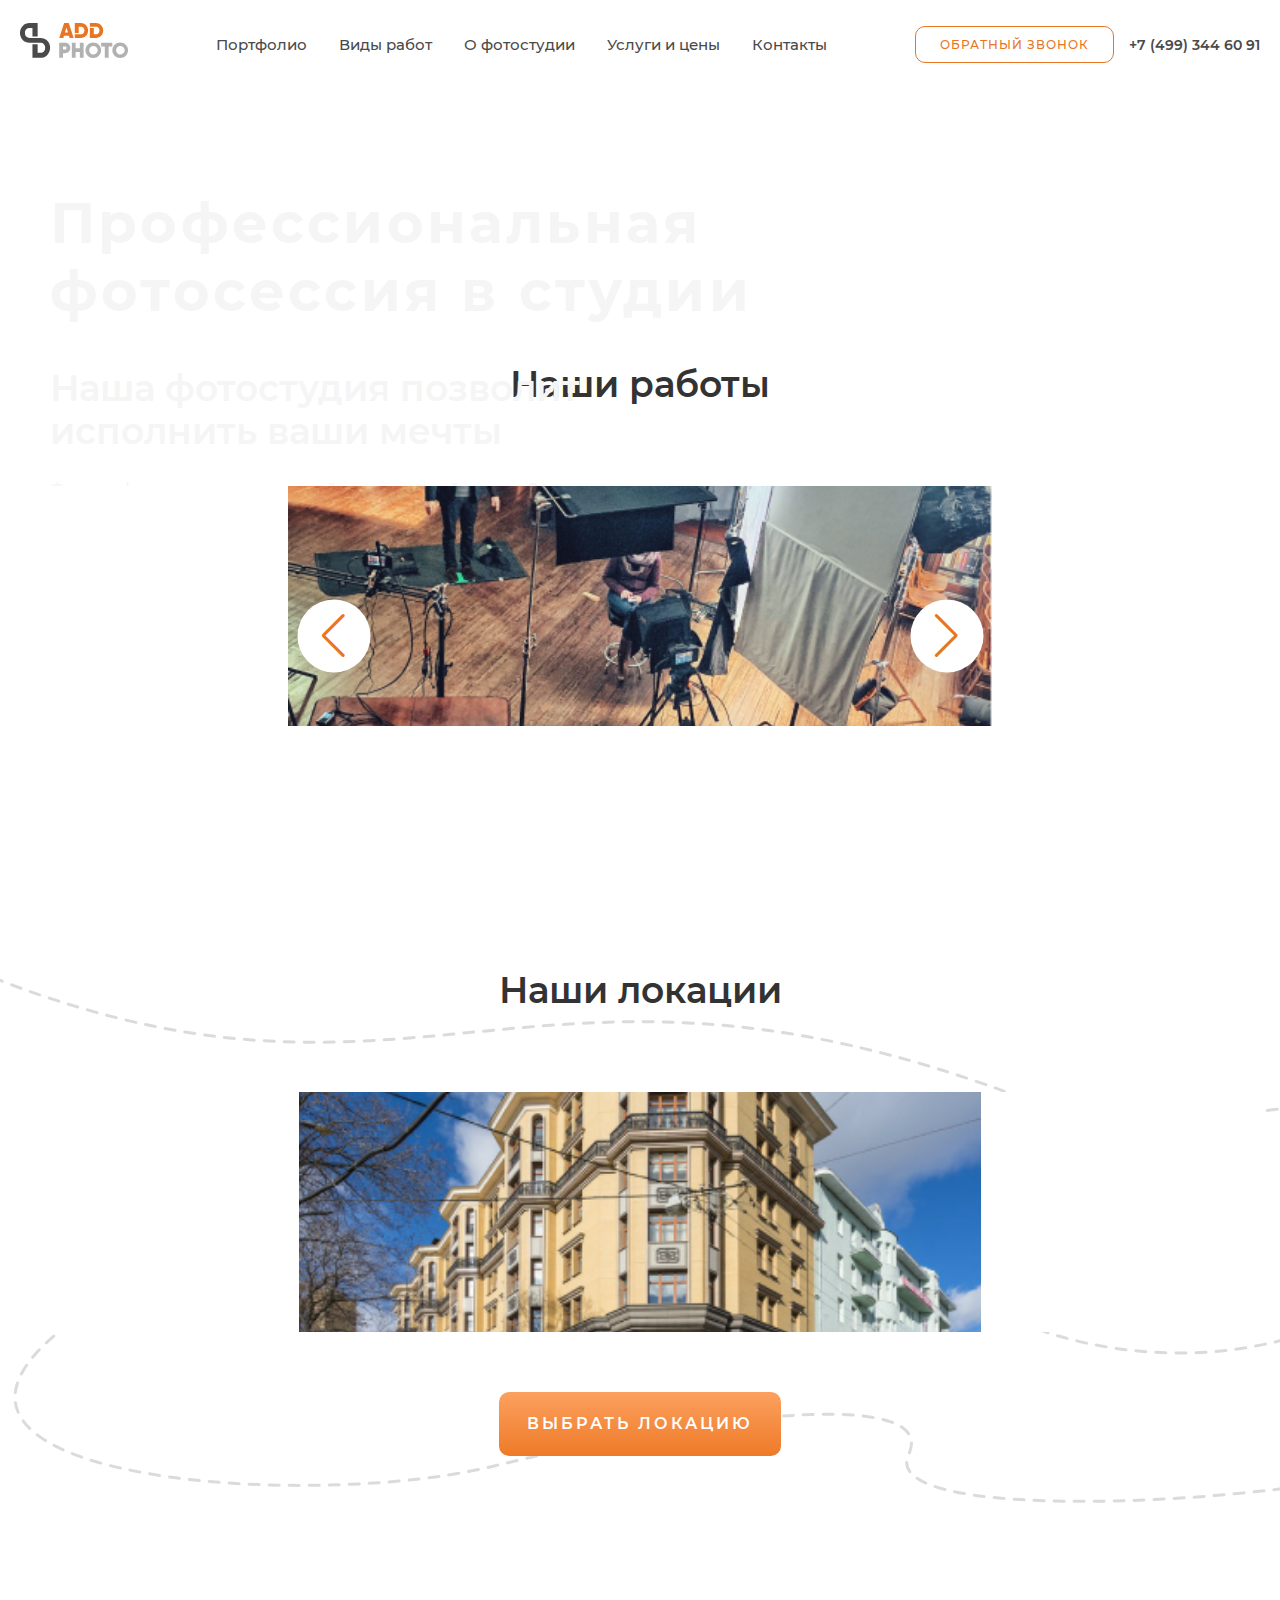
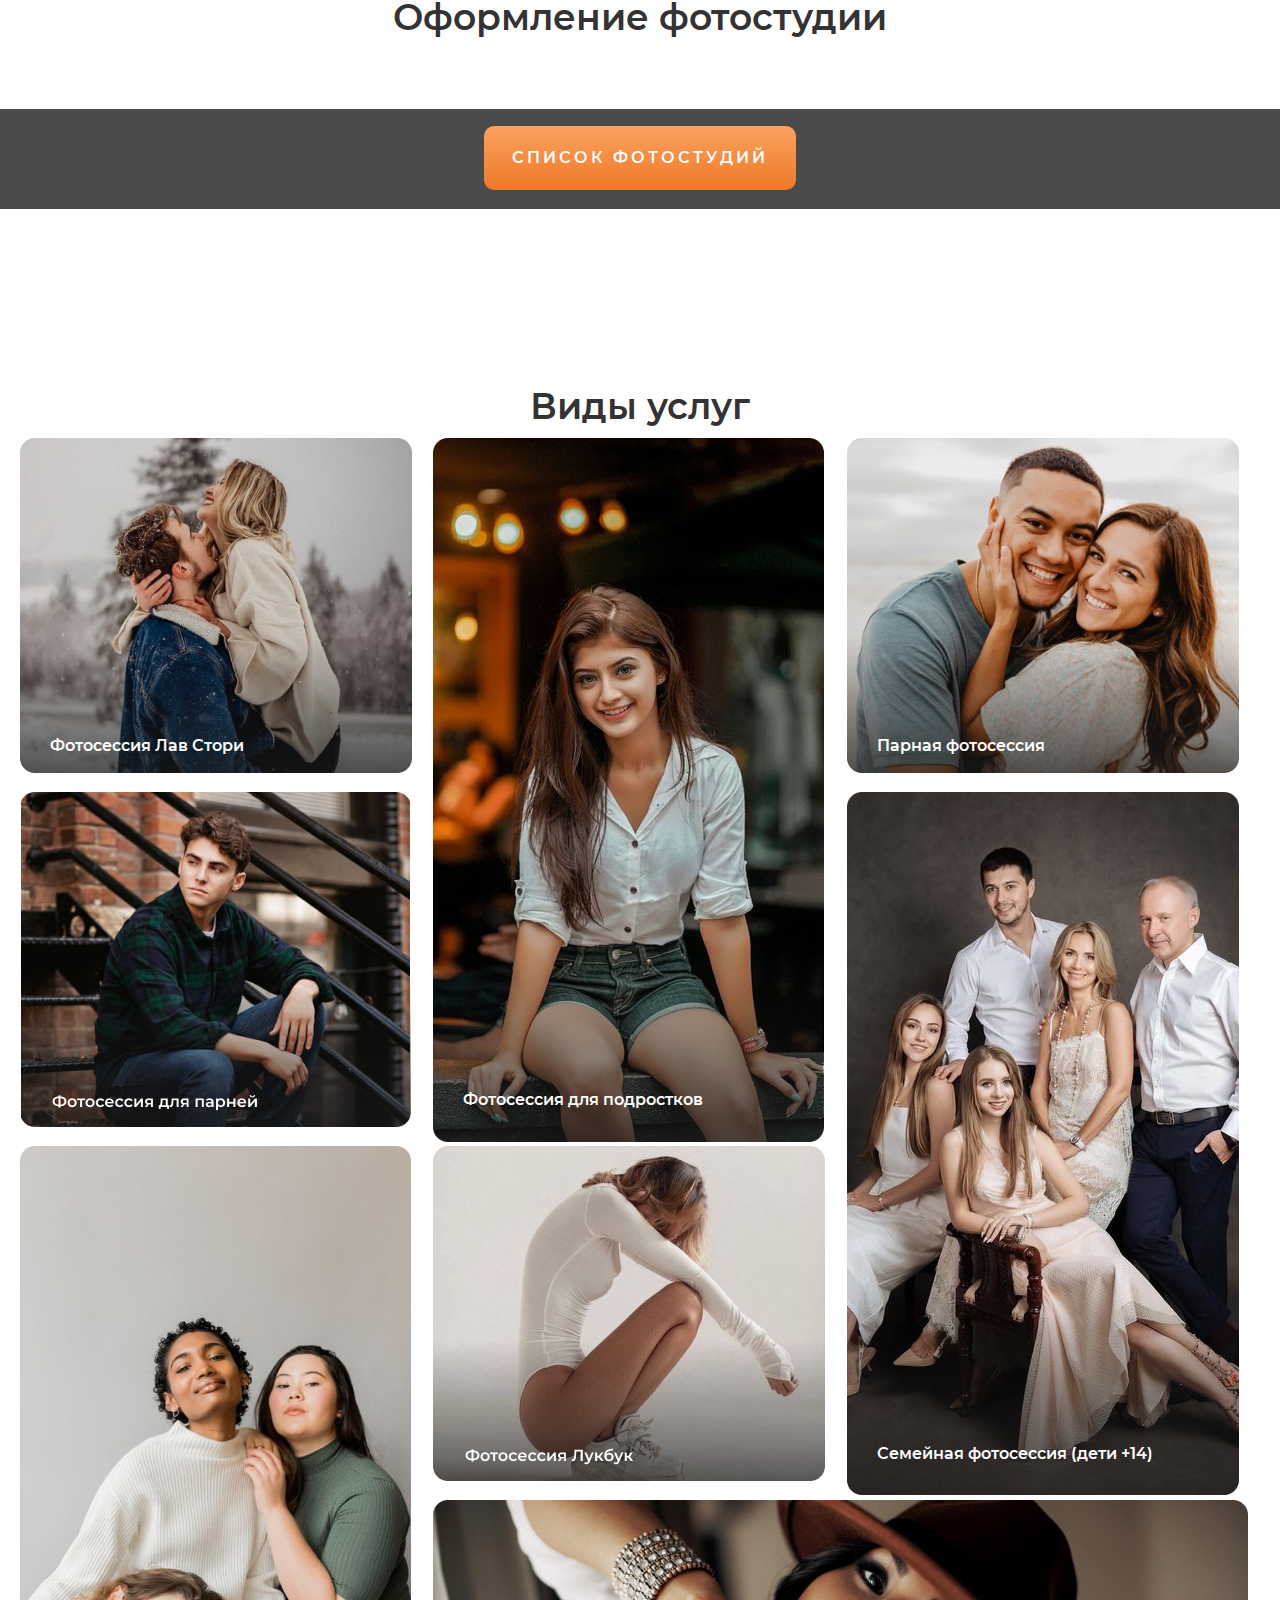
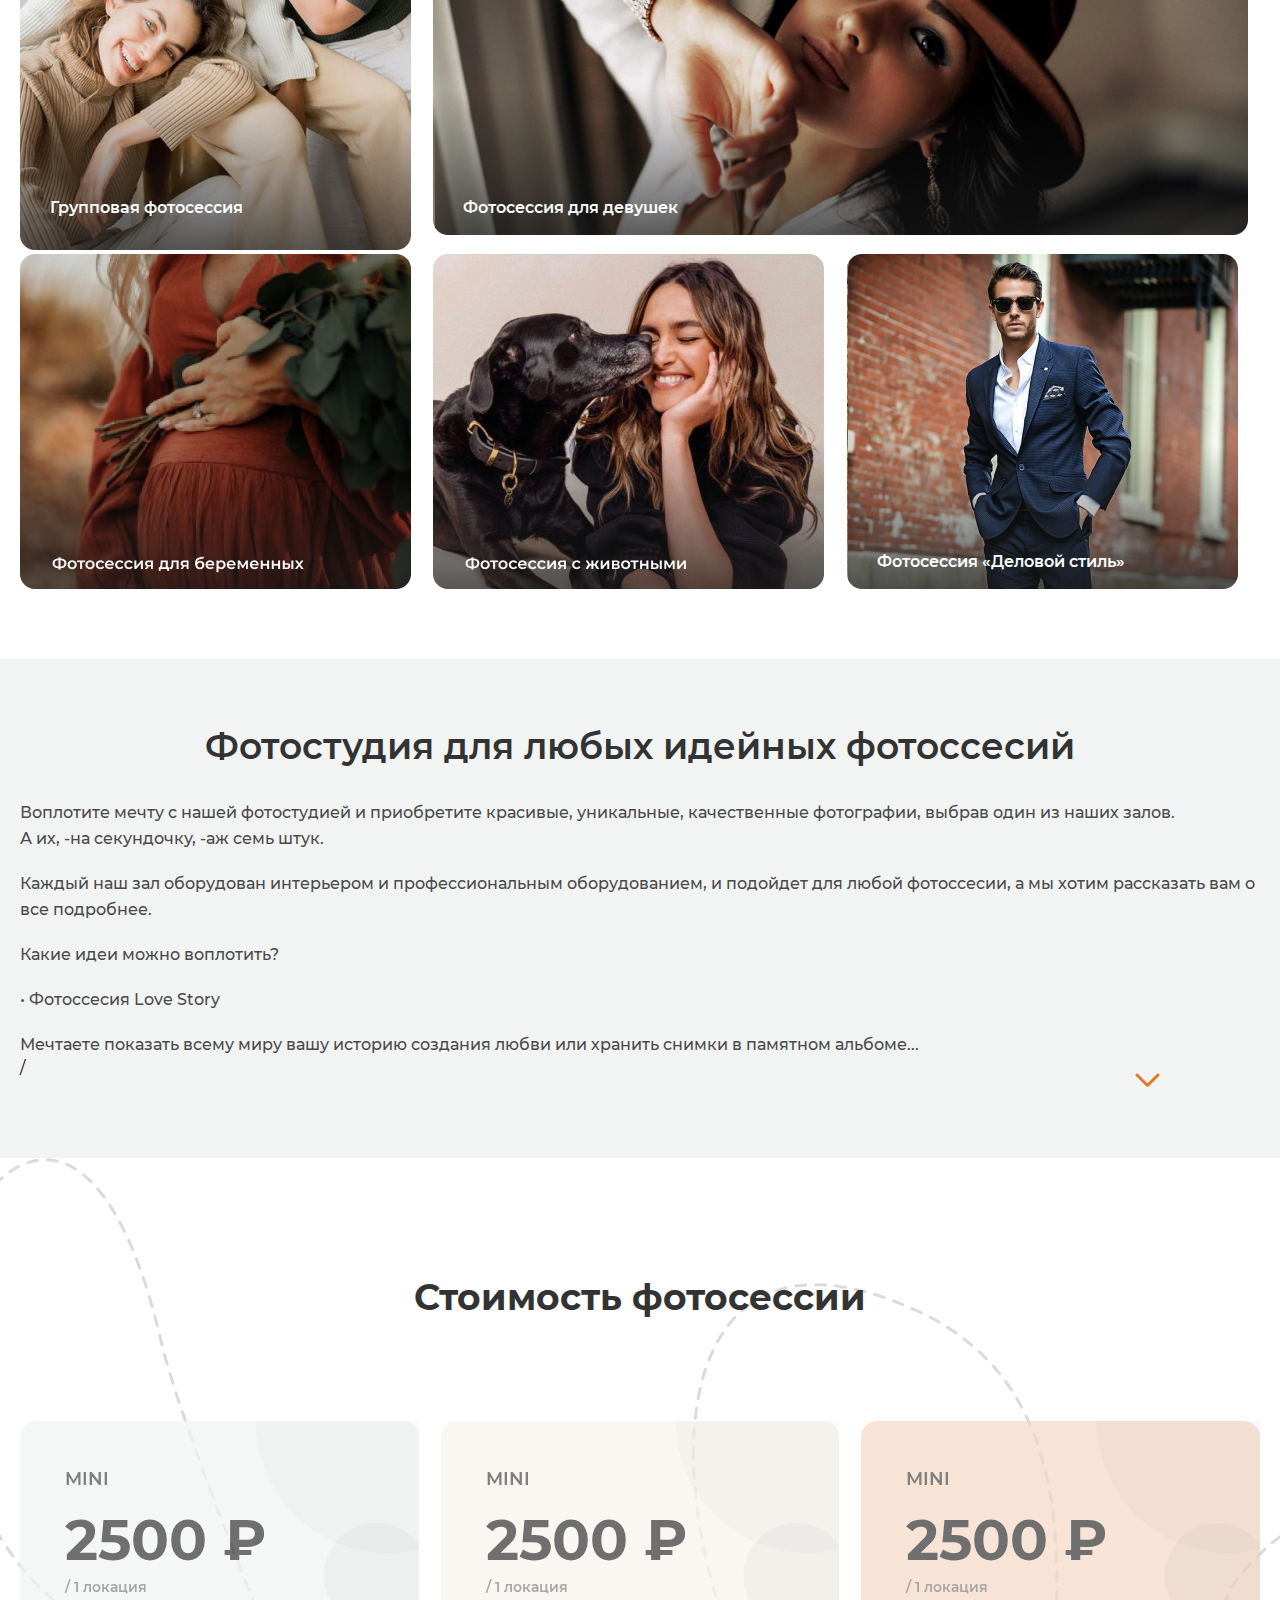
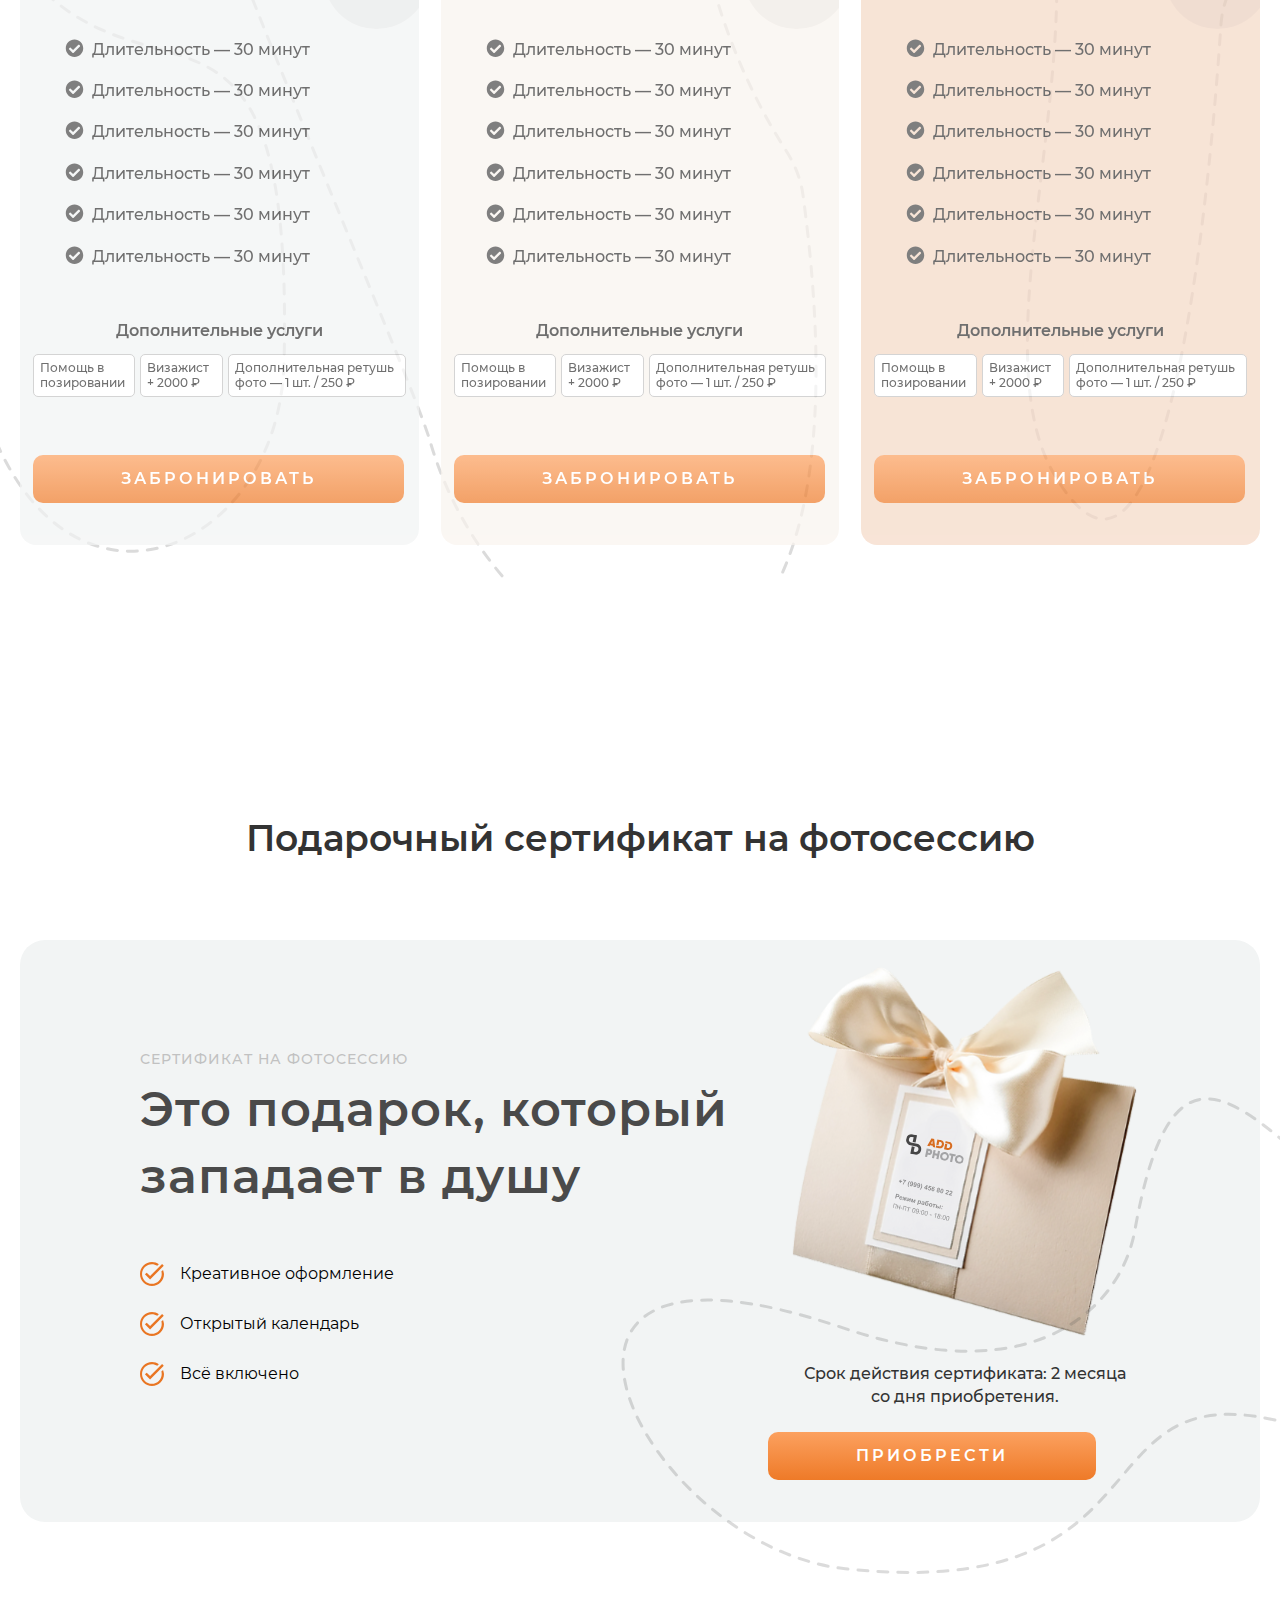
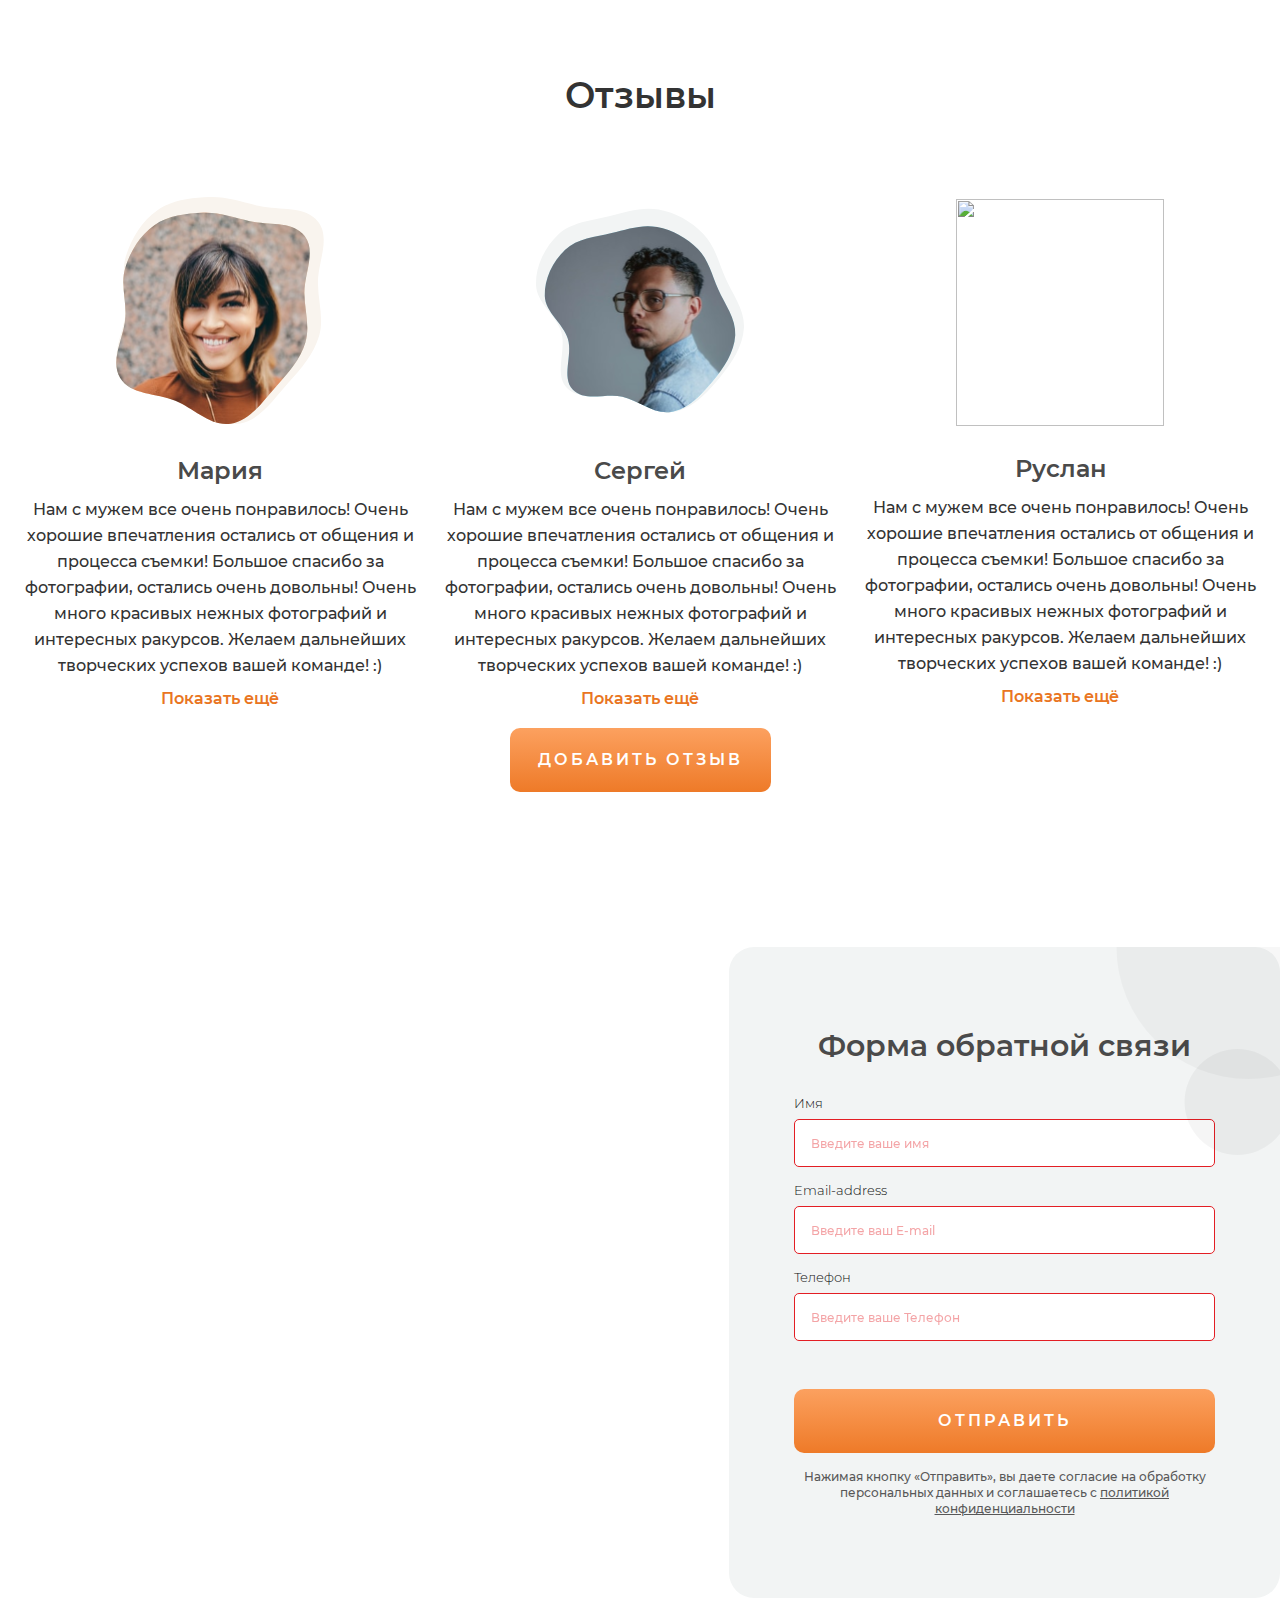
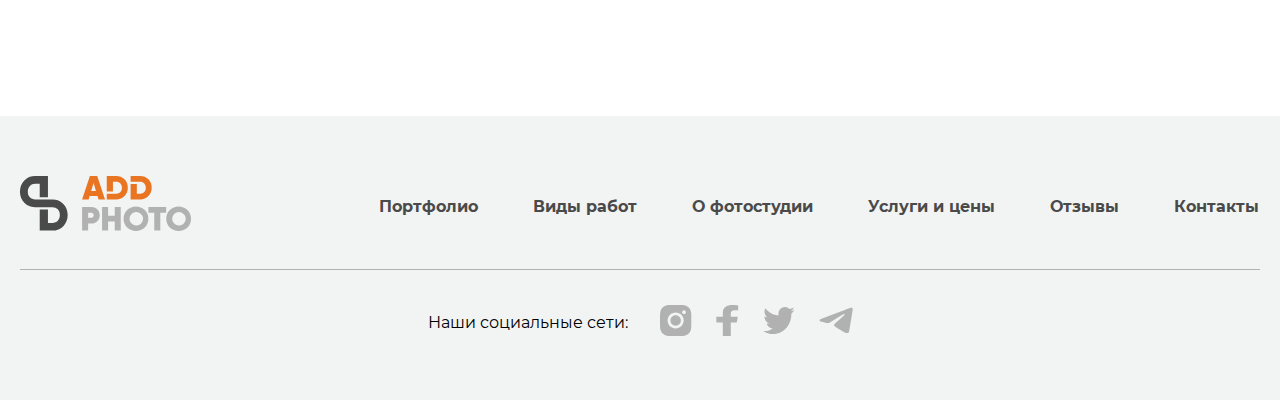
==== index.html @ ad25606c "initial" ====
<!doctype html>
<html lang="en">
<head>
    <meta charset="UTF-8">
    <meta name="viewport"
          content="width=device-width, user-scalable=no, initial-scale=1.0, maximum-scale=1.0, minimum-scale=1.0">
    <meta http-equiv="X-UA-Compatible" content="ie=edge">
    <title>Document</title>
    <link
            rel="stylesheet"
            href="https://unpkg.com/swiper/swiper-bundle.min.css"
    />
    <link rel="stylesheet" href="src/css/style.css">
</head>
<body>

<header class="header">
    <div class="container">
    <nav class="header__nav">

            <h1 class="header__title">
                <svg width="108" height="35" viewBox="0 0 108 35" fill="none" xmlns="http://www.w3.org/2000/svg">
                    <g clip-path="url(#clip0_14_1274)">
                        <path d="M30.1064 24.85C30.1064 27.6569 29.1877 30.008 27.3502 31.9035C25.5146 33.7984 23.2315 34.7461 20.5007 34.7468H12.4517V21.3165H17.6471V29.8539H20.5007C21.876 29.8539 22.9966 29.3962 23.8624 28.481C24.7296 27.5689 25.1626 26.3586 25.1613 24.85C25.1613 23.3414 24.7283 22.1298 23.8624 21.2152C22.9972 20.3013 21.8766 19.8443 20.5007 19.8443H9.59807C8.07159 19.8669 6.56211 19.5212 5.19722 18.8366C5.10935 18.7926 5.02148 18.7448 4.93554 18.697C4.12697 18.2435 3.38997 17.6727 2.74852 17.003C1.00697 15.2206 0.0220231 12.8327 0 10.3395L0 9.57267C0.0764283 6.9283 0.992629 4.70142 2.7486 2.89203C4.58414 0.99723 6.8673 0.0494953 9.59807 0.0488281H17.6471V13.481H12.4517V4.94177H9.59807C8.22283 4.94177 7.10226 5.39875 6.23639 6.3127C5.36921 7.22671 4.93562 8.43767 4.93562 9.94559C4.93562 11.4561 5.36921 12.6677 6.23639 13.5804C7.10163 14.4944 8.22219 14.952 9.59807 14.9533H20.5007C23.2321 14.9533 25.5153 15.8997 27.3502 17.7927C29.1877 19.6875 30.1064 22.04 30.1064 24.85Z" fill="#4A4A4A"/>
                        <path d="M48.7819 0H44.1383L39.2178 14.9261H43.3502L43.9892 12.7724H48.9522L49.5913 14.9261H53.7025L48.7819 0ZM44.969 9.4888L46.4601 4.41394L47.9725 9.4888H44.969Z" fill="#E97522"/>
                        <path d="M60.8599 1.24557e-08H54.7891V9.90914H58.7084V3.68889H60.8599C61.3314 3.67211 61.8011 3.75561 62.2381 3.93388C62.675 4.11216 63.0692 4.38115 63.3947 4.72312C64.0476 5.41269 64.3742 6.32601 64.3745 7.46306C64.3745 8.60042 64.0479 9.51373 63.3947 10.203C63.0692 10.545 62.675 10.814 62.2381 10.9923C61.8012 11.1706 61.3314 11.2541 60.8599 11.2372H54.7891V14.9261H60.8599C62.9186 14.9261 64.6404 14.2118 66.0252 12.7831C67.41 11.3545 68.1023 9.58111 68.1021 7.46306C68.1021 5.34512 67.4098 3.57176 66.0252 2.14299C64.6406 0.714222 62.9189 -0.000108915 60.8599 1.24557e-08Z" fill="#E97522"/>
                        <path d="M75.9409 1.24557e-08H69.8701V3.68889H75.9409C76.4125 3.67211 76.8822 3.75561 77.3191 3.93388C77.7561 4.11215 78.1503 4.38115 78.4757 4.72312C79.1287 5.41275 79.4553 6.32606 79.4555 7.46306C79.4555 8.60042 79.1289 9.51373 78.4757 10.203C78.1503 10.545 77.7561 10.814 77.3192 10.9923C76.8822 11.1706 76.4125 11.254 75.9409 11.2372H73.7895V5.01698H69.8701V14.9261H75.9409C77.9997 14.9261 79.7214 14.2118 81.1062 12.7831C82.491 11.3545 83.1833 9.58111 83.1831 7.46306C83.1831 5.34512 82.4908 3.57176 81.1062 2.14299C79.7217 0.714222 77.9999 -0.000108915 75.9409 1.24557e-08Z" fill="#E97522"/>
                        <path d="M45.0115 19.7538C45.7094 19.7354 46.404 19.8559 47.0549 20.1085C47.7058 20.3611 48.3001 20.7406 48.8033 21.225C49.8256 22.2061 50.3368 23.4571 50.3369 24.9781C50.3369 26.4994 49.8257 27.7503 48.8033 28.7308C48.3002 29.2153 47.7059 29.5949 47.0549 29.8475C46.404 30.1001 45.7094 30.2206 45.0115 30.2021H43.0304V34.6801H39.2178V19.7538H45.0115ZM45.0115 26.5772C45.2121 26.5815 45.4113 26.5439 45.5965 26.4668C45.7817 26.3897 45.9489 26.2747 46.0872 26.1294C46.2333 25.9765 46.3473 25.7959 46.4224 25.5981C46.4974 25.4003 46.532 25.1895 46.5242 24.9781C46.5327 24.7682 46.4984 24.5588 46.4233 24.3626C46.3481 24.1664 46.2338 23.9877 46.0872 23.8373C45.9473 23.6948 45.7796 23.5824 45.5946 23.5072C45.4096 23.432 45.2112 23.3955 45.0115 23.4H43.0304V26.5772H45.0115Z" fill="#B1B1B1"/>
                        <path d="M59.8374 19.7539H63.6289V34.6803H59.8374V28.9444H55.6408V34.6803H51.8281V19.7539H55.6408V25.2765H59.8374V19.7539Z" fill="#B1B1B1"/>
                        <path d="M78.7852 32.75C77.2976 34.1927 75.3075 34.9994 73.2363 34.9994C71.165 34.9994 69.175 34.1927 67.6874 32.75C66.9495 32.0334 66.3671 31.1721 65.9768 30.22C65.5865 29.2679 65.3965 28.2454 65.4187 27.2165C65.3965 26.1876 65.5865 25.1651 65.9769 24.213C66.3672 23.2609 66.9495 22.3996 67.6874 21.683C69.175 20.2403 71.165 19.4336 73.2363 19.4336C75.3076 19.4336 77.2976 20.2403 78.7852 21.683C79.523 22.3997 80.1052 23.261 80.4956 24.2131C80.8859 25.1652 81.0759 26.1876 81.0538 27.2165C81.076 28.2454 80.886 29.2678 80.4957 30.2199C80.1053 31.172 79.523 32.0333 78.7852 32.75ZM70.3606 30.1272C71.0372 30.8493 71.9443 31.3125 72.9255 31.437C73.9067 31.5616 74.9006 31.3396 75.7359 30.8094C76.5712 30.2792 77.1956 29.474 77.5015 28.5325C77.8074 27.5909 77.7757 26.5721 77.4119 25.6514C77.048 24.7308 76.3748 23.966 75.5082 23.4889C74.6416 23.0117 73.6358 22.8521 72.6643 23.0375C71.6927 23.2229 70.8162 23.7417 70.1857 24.5045C69.5552 25.2673 69.2102 26.2264 69.2102 27.2165C69.1922 27.7547 69.2851 28.2909 69.483 28.7916C69.6809 29.2924 69.9796 29.747 70.3606 30.1272Z" fill="#B1B1B1"/>
                        <path d="M92.3005 19.7539V23.4427H88.6152V34.6803H84.8025V23.4427H81.1172V19.7539H92.3005Z" fill="#B1B1B1"/>
                        <path d="M105.732 32.75C104.244 34.1927 102.254 34.9994 100.183 34.9994C98.1113 34.9994 96.1213 34.1927 94.6337 32.75C93.8958 32.0334 93.3134 31.1721 92.9231 30.22C92.5327 29.2679 92.3428 28.2454 92.365 27.2165C92.3428 26.1876 92.5328 25.1651 92.9232 24.213C93.3135 23.2609 93.8958 22.3996 94.6336 21.683C96.1213 20.2403 98.1113 19.4336 100.183 19.4336C102.254 19.4336 104.244 20.2403 105.731 21.683C106.469 22.3997 107.052 23.261 107.442 24.2131C107.832 25.1652 108.022 26.1876 108 27.2165C108.022 28.2454 107.832 29.2678 107.442 30.2199C107.052 31.172 106.469 32.0333 105.732 32.75ZM97.3068 30.1272C97.9835 30.8493 98.8906 31.3125 99.8718 31.437C100.853 31.5616 101.847 31.3396 102.682 30.8094C103.517 30.2792 104.142 29.474 104.448 28.5325C104.754 27.5909 104.722 26.5721 104.358 25.6514C103.994 24.7308 103.321 23.966 102.454 23.4889C101.588 23.0117 100.582 22.8521 99.6106 23.0375C98.639 23.2229 97.7625 23.7417 97.132 24.5045C96.5015 25.2673 96.1565 26.2264 96.1565 27.2165C96.1385 27.7547 96.2313 28.2909 96.4293 28.7916C96.6272 29.2924 96.9259 29.747 97.3068 30.1272Z" fill="#B1B1B1"/>
                    </g>
                    <defs>
                        <clipPath id="clip0_14_1274">
                            <rect width="108" height="35" fill="white"/>
                        </clipPath>
                    </defs>
                </svg>
            </h1>

            <nav class="header__list">

                <div class="header__burger">
                    <span class="header__burger-line"></span>
                </div>


                <a class="header__link" href="">Портфолио</a>
                <a class="header__link" href="">Виды работ</a>
                <a class="header__link" href="">О фотостудии</a>
                <a class="header__link" href="">Услуги и цены</a>
                <a class="header__link" href="">Контакты</a>
            </nav>

            <div class="header__call">
                <button class="btn_white btn_call" type="button">ОБРАТНЫЙ ЗВОНОК</button>
                <a class="header__number" href="tel:+7 (499) 344 60 91">+7 (499) 344 60 91</a>
            </div>


    </nav>
    </div>
</header>

<main>

    <section class="firstscreen">
        <video src="./src/video/firstscreen.mp4" autoplay muted loop width="100%"></video>

        <div class="firstscreen__info">
            <h2 class="firstscreen__title">Профессиональная <br>фотосессия в студии</h2>
            <p class="firstscreen__subtitle">Наша фотостудия позволит <br> исполнить ваши мечты</p>

            <p class="firstscreen__desc">Фотографии стали неотъемлемой частью нашей жизни. Это теперь не просто памятные <br>снимки в альбомах, ныне фото становиться способом понравиться окружающим, получить
                <br> восхищение, заявить о себе всему миру. <br>
                Выбор правильной фотостудии занимает далеко не последнее место в получение <br>фотографий. И мы с точностью заявляем, что нашей фотостудией вы останетесь довольны
                <br>
                и еще не раз захотите возвращаться к нам. </p>

            <button class="btn" type="button">Получить консультацию</button>
        </div>


    </section>

    <section class="works">
        <h2 class="works__title">Наши работы</h2>

        <div class="swiper mySwiperfirst">
            <div class="swiper-wrapper">
                <div class="swiper-slide"><img class="works__img" src="./src/images/works/Pic%20left.png" alt=""></div>
                <div class="swiper-slide"><img class="works__img" src="./src/images/works/Pic%20Center.png" alt=""></div>
                <div class="swiper-slide"><img class="works__img" src="./src/images/works/Pic%20Right.png" alt=""></div>
            </div>
            <div class="swiper-button-next"></div>
            <div class="swiper-button-prev"></div>
            <div class="swiper-pagination"></div>
        </div>


    </section>

    <section class="location">
        <div class="container">
            <h2 class="location__title">Наши локации</h2>

            <!-- Swiper -->
            <div class="swiper slider another">
                <div class="swiper-wrapper">
                    <div class="swiper-slide another">
                        <img src="./src/images/location/location1.png" />
                    </div>
                    <div class="swiper-slide another">
                        <img src="./src/images/location/location2.png" />
                    </div>
                    <div class="swiper-slide another">
                        <img src="./src/images/location/location3.png" />
                    </div>
                </div>

            </div>


                <button class="btn location__btn btn_locs" type="button">выбрать локацию </button>


        </div>
    </section>

    <section class="decor">
        <h2 class="decor__title">
            Оформление фотостудии
        </h2>

        <video src="src/video/decor.mp4/" autoplay muted loop width="100%"></video>

        <div class="decor__box">
            <a href="./pages/studios/index.html">
                <button class="btn decor__btn" type="button">список фотостудий</button>
            </a>
        </div>
    </section>

    <section class="services">
        <div class="container">

            <h2 class="services__title">Виды услуг</h2>

            <div class="services__row">
                <div class="div1"><img src="./src/images/services/MaskGroup1.png" alt="">
                    <a class="services__info" href="">Фотосессия Лав Стори</a>
                </div>
                <div class="div2"><img  src="./src/images/services/MaskGroup2.png" alt="">
                    <a class="services__info" href="">Фотосессия для подростков</a>
                </div>
                <div class="div3"><img src="./src/images/services/MaskGroup3.png" alt="">
                    <a class="services__info" href="">Парная фотосессия</a>
                </div>
                <div class="div4"><img src="./src/images/services/MaskGroup4.png" alt=""></div>
                <div class="div5"><img src="./src/images/services/MaskGroup5.png" alt="">
                    <a class="services__info" href="">Семейная фотосессия (дети +14)</a>
                </div>
                <div class="div6"><img src="./src/images/services/MaskGroup6.png" alt="">
                    <a class="services__info" href="">Групповая фотосессия</a>
                </div>
                <div class="div7"><img src="./src/images/services/MaskGroup7.png" alt=""></div>
                <div class="div8"><img src="./src/images/services/MaskGroup8.png" alt="">
                    <a class="services__info" href="">Фотосессия для девушек</a>
                </div>
                <div class="div9"><img src="./src/images/services/MaskGroup9.png" alt=""></div>
                <div class="div10"><img src="./src/images/services/MaskGroup10.png" alt=""></div>
                <div class="div11"><img src="./src/images/services/MaskGroup11.png" alt="">
                    <a class="services__info" href="">Фотосессия «Деловой стиль»</a>
                </div>
            </div>

        </div>

    </section>

    <section class="ideas">
        <div class="container">
            <h2 class="ideas__title">
                Фотостудия для любых идейных фотоссесий
            </h2>

            <div class="ideas__accordion">

                <div class="ideas__accordion-up">
                   <p class="ideas__accordion-text">Воплотите мечту с нашей фотостудией и приобретите красивые, уникальные, качественные фотографии, выбрав один из наших залов.</p>
                    <p class="ideas__accordion-text">А их, -на секундочку, -аж семь штук.</p>
                    <br>
                    <p class="ideas__accordion-text">Каждый наш зал оборудован интерьером и профессиональным оборудованием, и подойдет для любой фотоссесии, а мы хотим рассказать вам о все подробнее.</p>
                    <br>
                    <p class="ideas__accordion-text">Какие идеи можно воплотить?</p>
                    <br>
                    <p class="ideas__accordion-text">• Фотоссесия Love Story</p>
                    <br>
                    <p class="ideas__accordion-text"> Мечтаете показать всему миру вашу историю создания любви или хранить снимки  в памятном альбоме...</p>
                </div>

                <div class="ideas__accordion-down">
                    <p class="ideas__accordion-info">то это фотоссесия отлично подойдет вам. Расскажите вашу историю с любимым человеком в фотографиях в необычном месте.</p>
                    <br>
                    <p class="ideas__accordion-info">• Семейная фотоссесия</p>
                    <br>
                    <p class="ideas__accordion-info">Семья — это самое главное в жизни любого человека. Хотите повесить фотографии в вашем уютном доме, смотреть на них и испытывать прилив нежности, значит семейная фотоссесия в нашей фотостудии станет отличным вариантом.</p>
                    <br>
                    <p class="ideas__accordion-info">• Фотоссесия для беременных девушек</p>
                    <br>
                    <p class="ideas__accordion-info">Желаете сохранить воспоминания о прекрасном времени в жизни каждой женщины? Наши локации помогут вам организовать и воссоздать в фотографиях любовь матери и еще не родившегося ребенка.</p>
                    <br>
                    <p class="ideas__accordion-info">• Фотоссесия «Деловой стиль».</p>
                    <br>
                    <p class="ideas__accordion-info"> Вы не из тех, кто любит яркие чувства, эмоции и считаете себя сдержанным. Вам нужны фотографии, где вы раскроетесь как профессионал, произведете впечатление как деловой человек. Эта фотоссесия станет вашим правильным решением.</p>
                    <br>
                    <p class="ideas__accordion-info">• Фотоссесия для девушек и парней.</p>
                    <br>
                    <p class="ideas__accordion-info">Хочешь стать кем-то другим? Или, наоборот, показать свое «я»? Фотоссесия для девушек или парней поможет воплотить любые идеи.</p>
                    <br>
                    <p class="ideas__accordion-info">Помимо вышеперечисленного есть и другие стили фотоссесий. Вы самостоятельно выбираете, а наши фотозалы помогают вам и вдохновляют.</p>
                    <br>
                    <p class="ideas__accordion-info">  Кстати, о них…</p>
                    <br>
                    <p class="ideas__accordion-info">Все семь фото локаций уникальные в своем роде. Мы пытались воссоздать непохожесть на другие фотостудии не только в городе, но и во всей стране. Каждый зал отличается от других по дизайнерскому решению и интерьеру. И каждый зал пропитан своим духом, стилем и видится для каждого нашего посетителя по-разному.</p>
                    <br>
                    <p class="ideas__accordion-info">Светлые помещения помогут получить более качественные, яркие фотоснимки. Трендовая мебель и другие предметы интерьера можно двигать и активно использовать в фотосъемках. Локации подойдут для любых людей и задач: блогеров и медийных личностей, обычных и счастливых семей, предпринимателей и подростков.</p>
                    <br>
                    <p class="ideas__accordion-info">Что еще нужно знать о нас?</p>
                    <br>
                    <p class="ideas__accordion-info">Оборудование. Неотъемлемая часть любой фотостудии и нередко владельцы фотостудий экономят на этой важной части.</p>
                    <br>
                    <p class="ideas__accordion-info">Мы используем все оборудование только от профессиональных продавцов, которые уже не один год предлагают свои товары на мировом рынке. Вы найдете все что нужно и необходимо для работы фотографов, для создания образов и света. Ведь именно от оборудования часто зависит качество получающихся фотоснимков.</p>
                    <br>
                </div>
                <div>
                  /
                    <span class="ideas__accordion-action">
                    <svg width="25" height="14" viewBox="0 0 25 14" fill="none" xmlns="http://www.w3.org/2000/svg">
<path d="M23 2L13.2338 11.6984C12.8288 12.1005 12.1721 12.1005 11.7671 11.6984L2 2" stroke="#E97522" stroke-width="3" stroke-linecap="round"/>
</svg>
                </span>
                </div>


            </div>

        </div>
    </section>

    <section class="price">
        <div class="container">
            <h2 class="price__title">
                Стоимость фотосеcсии
            </h2>

            <div class="price__row">

                <div class="price__card one">
                    <div class="price__card-info">
                        <p class="price__card-type">MINI</p>
                        <p class="price__card-money">2500 ₽</p>
                        <p class="price__card-location">/ 1 локация</p>
                        <ul class="price__card-list">
                            <li class="price__card-item">
                                <svg width="19" height="18" viewBox="0 0 19 18" fill="none" xmlns="http://www.w3.org/2000/svg">
                                    <path d="M18.2207 9.25C18.2207 4.46875 14.2832 0.53125 9.50195 0.53125C4.68555 0.53125 0.783203 4.46875 0.783203 9.25C0.783203 14.0664 4.68555 17.9688 9.50195 17.9688C14.2832 17.9688 18.2207 14.0664 18.2207 9.25ZM8.48242 13.8906C8.27148 14.1016 7.88477 14.1016 7.67383 13.8906L4.01758 10.2344C3.80664 10.0234 3.80664 9.63672 4.01758 9.42578L4.82617 8.65234C5.03711 8.40625 5.38867 8.40625 5.59961 8.65234L8.0957 11.1133L13.3691 5.83984C13.5801 5.59375 13.9316 5.59375 14.1426 5.83984L14.9512 6.61328C15.1621 6.82422 15.1621 7.21094 14.9512 7.42188L8.48242 13.8906Z" fill="#4A4A4A"/>
                                </svg>
                                <span class="price__card-item-text">Длительность — 30 минут</span>
                            </li>
                            <li class="price__card-item">
                                <svg width="19" height="18" viewBox="0 0 19 18" fill="none" xmlns="http://www.w3.org/2000/svg">
                                    <path d="M18.2207 9.25C18.2207 4.46875 14.2832 0.53125 9.50195 0.53125C4.68555 0.53125 0.783203 4.46875 0.783203 9.25C0.783203 14.0664 4.68555 17.9688 9.50195 17.9688C14.2832 17.9688 18.2207 14.0664 18.2207 9.25ZM8.48242 13.8906C8.27148 14.1016 7.88477 14.1016 7.67383 13.8906L4.01758 10.2344C3.80664 10.0234 3.80664 9.63672 4.01758 9.42578L4.82617 8.65234C5.03711 8.40625 5.38867 8.40625 5.59961 8.65234L8.0957 11.1133L13.3691 5.83984C13.5801 5.59375 13.9316 5.59375 14.1426 5.83984L14.9512 6.61328C15.1621 6.82422 15.1621 7.21094 14.9512 7.42188L8.48242 13.8906Z" fill="#4A4A4A"/>
                                </svg>
                                <span class="price__card-item-text">Длительность — 30 минут</span>
                            </li>
                            <li class="price__card-item">
                                <svg width="19" height="18" viewBox="0 0 19 18" fill="none" xmlns="http://www.w3.org/2000/svg">
                                    <path d="M18.2207 9.25C18.2207 4.46875 14.2832 0.53125 9.50195 0.53125C4.68555 0.53125 0.783203 4.46875 0.783203 9.25C0.783203 14.0664 4.68555 17.9688 9.50195 17.9688C14.2832 17.9688 18.2207 14.0664 18.2207 9.25ZM8.48242 13.8906C8.27148 14.1016 7.88477 14.1016 7.67383 13.8906L4.01758 10.2344C3.80664 10.0234 3.80664 9.63672 4.01758 9.42578L4.82617 8.65234C5.03711 8.40625 5.38867 8.40625 5.59961 8.65234L8.0957 11.1133L13.3691 5.83984C13.5801 5.59375 13.9316 5.59375 14.1426 5.83984L14.9512 6.61328C15.1621 6.82422 15.1621 7.21094 14.9512 7.42188L8.48242 13.8906Z" fill="#4A4A4A"/>
                                </svg>
                                <span class="price__card-item-text">Длительность — 30 минут</span>
                            </li>
                            <li class="price__card-item">
                                <svg width="19" height="18" viewBox="0 0 19 18" fill="none" xmlns="http://www.w3.org/2000/svg">
                                    <path d="M18.2207 9.25C18.2207 4.46875 14.2832 0.53125 9.50195 0.53125C4.68555 0.53125 0.783203 4.46875 0.783203 9.25C0.783203 14.0664 4.68555 17.9688 9.50195 17.9688C14.2832 17.9688 18.2207 14.0664 18.2207 9.25ZM8.48242 13.8906C8.27148 14.1016 7.88477 14.1016 7.67383 13.8906L4.01758 10.2344C3.80664 10.0234 3.80664 9.63672 4.01758 9.42578L4.82617 8.65234C5.03711 8.40625 5.38867 8.40625 5.59961 8.65234L8.0957 11.1133L13.3691 5.83984C13.5801 5.59375 13.9316 5.59375 14.1426 5.83984L14.9512 6.61328C15.1621 6.82422 15.1621 7.21094 14.9512 7.42188L8.48242 13.8906Z" fill="#4A4A4A"/>
                                </svg>
                                <span class="price__card-item-text">Длительность — 30 минут</span>
                            </li>
                            <li class="price__card-item">
                                <svg width="19" height="18" viewBox="0 0 19 18" fill="none" xmlns="http://www.w3.org/2000/svg">
                                    <path d="M18.2207 9.25C18.2207 4.46875 14.2832 0.53125 9.50195 0.53125C4.68555 0.53125 0.783203 4.46875 0.783203 9.25C0.783203 14.0664 4.68555 17.9688 9.50195 17.9688C14.2832 17.9688 18.2207 14.0664 18.2207 9.25ZM8.48242 13.8906C8.27148 14.1016 7.88477 14.1016 7.67383 13.8906L4.01758 10.2344C3.80664 10.0234 3.80664 9.63672 4.01758 9.42578L4.82617 8.65234C5.03711 8.40625 5.38867 8.40625 5.59961 8.65234L8.0957 11.1133L13.3691 5.83984C13.5801 5.59375 13.9316 5.59375 14.1426 5.83984L14.9512 6.61328C15.1621 6.82422 15.1621 7.21094 14.9512 7.42188L8.48242 13.8906Z" fill="#4A4A4A"/>
                                </svg>
                                <span class="price__card-item-text">Длительность — 30 минут</span>
                            </li>
                            <li class="price__card-item">
                                <svg width="19" height="18" viewBox="0 0 19 18" fill="none" xmlns="http://www.w3.org/2000/svg">
                                    <path d="M18.2207 9.25C18.2207 4.46875 14.2832 0.53125 9.50195 0.53125C4.68555 0.53125 0.783203 4.46875 0.783203 9.25C0.783203 14.0664 4.68555 17.9688 9.50195 17.9688C14.2832 17.9688 18.2207 14.0664 18.2207 9.25ZM8.48242 13.8906C8.27148 14.1016 7.88477 14.1016 7.67383 13.8906L4.01758 10.2344C3.80664 10.0234 3.80664 9.63672 4.01758 9.42578L4.82617 8.65234C5.03711 8.40625 5.38867 8.40625 5.59961 8.65234L8.0957 11.1133L13.3691 5.83984C13.5801 5.59375 13.9316 5.59375 14.1426 5.83984L14.9512 6.61328C15.1621 6.82422 15.1621 7.21094 14.9512 7.42188L8.48242 13.8906Z" fill="#4A4A4A"/>
                                </svg>
                                <span class="price__card-item-text">Длительность — 30 минут</span>
                            </li>
                        </ul>
                    </div>

                    <h4 class="price__card-title">Дополнительные услуги</h4>
                    <div class="price__card-row">
                        <p class="price__card-row-text">Помощь
                            в позировании</p>
                        <p class="price__card-row-text">Визажист
                            + 2000 ₽</p>
                        <p class="price__card-row-text">Дополнительная ретушь фото — 1 шт. / 250 ₽</p>
                    </div>

                    <button type="button" class="btn price__btn">Забронировать</button>
                </div>
                <div class="price__card two">
                    <div class="price__card-info">
                        <p class="price__card-type">MINI</p>
                        <p class="price__card-money">2500 ₽</p>
                        <p class="price__card-location">/ 1 локация</p>
                        <ul class="price__card-list">
                            <li class="price__card-item">
                                <svg width="19" height="18" viewBox="0 0 19 18" fill="none" xmlns="http://www.w3.org/2000/svg">
                                    <path d="M18.2207 9.25C18.2207 4.46875 14.2832 0.53125 9.50195 0.53125C4.68555 0.53125 0.783203 4.46875 0.783203 9.25C0.783203 14.0664 4.68555 17.9688 9.50195 17.9688C14.2832 17.9688 18.2207 14.0664 18.2207 9.25ZM8.48242 13.8906C8.27148 14.1016 7.88477 14.1016 7.67383 13.8906L4.01758 10.2344C3.80664 10.0234 3.80664 9.63672 4.01758 9.42578L4.82617 8.65234C5.03711 8.40625 5.38867 8.40625 5.59961 8.65234L8.0957 11.1133L13.3691 5.83984C13.5801 5.59375 13.9316 5.59375 14.1426 5.83984L14.9512 6.61328C15.1621 6.82422 15.1621 7.21094 14.9512 7.42188L8.48242 13.8906Z" fill="#4A4A4A"/>
                                </svg>
                                <span class="price__card-item-text">Длительность — 30 минут</span>
                            </li>
                            <li class="price__card-item">
                                <svg width="19" height="18" viewBox="0 0 19 18" fill="none" xmlns="http://www.w3.org/2000/svg">
                                    <path d="M18.2207 9.25C18.2207 4.46875 14.2832 0.53125 9.50195 0.53125C4.68555 0.53125 0.783203 4.46875 0.783203 9.25C0.783203 14.0664 4.68555 17.9688 9.50195 17.9688C14.2832 17.9688 18.2207 14.0664 18.2207 9.25ZM8.48242 13.8906C8.27148 14.1016 7.88477 14.1016 7.67383 13.8906L4.01758 10.2344C3.80664 10.0234 3.80664 9.63672 4.01758 9.42578L4.82617 8.65234C5.03711 8.40625 5.38867 8.40625 5.59961 8.65234L8.0957 11.1133L13.3691 5.83984C13.5801 5.59375 13.9316 5.59375 14.1426 5.83984L14.9512 6.61328C15.1621 6.82422 15.1621 7.21094 14.9512 7.42188L8.48242 13.8906Z" fill="#4A4A4A"/>
                                </svg>
                                <span class="price__card-item-text">Длительность — 30 минут</span>
                            </li>
                            <li class="price__card-item">
                                <svg width="19" height="18" viewBox="0 0 19 18" fill="none" xmlns="http://www.w3.org/2000/svg">
                                    <path d="M18.2207 9.25C18.2207 4.46875 14.2832 0.53125 9.50195 0.53125C4.68555 0.53125 0.783203 4.46875 0.783203 9.25C0.783203 14.0664 4.68555 17.9688 9.50195 17.9688C14.2832 17.9688 18.2207 14.0664 18.2207 9.25ZM8.48242 13.8906C8.27148 14.1016 7.88477 14.1016 7.67383 13.8906L4.01758 10.2344C3.80664 10.0234 3.80664 9.63672 4.01758 9.42578L4.82617 8.65234C5.03711 8.40625 5.38867 8.40625 5.59961 8.65234L8.0957 11.1133L13.3691 5.83984C13.5801 5.59375 13.9316 5.59375 14.1426 5.83984L14.9512 6.61328C15.1621 6.82422 15.1621 7.21094 14.9512 7.42188L8.48242 13.8906Z" fill="#4A4A4A"/>
                                </svg>
                                <span class="price__card-item-text">Длительность — 30 минут</span>
                            </li>
                            <li class="price__card-item">
                                <svg width="19" height="18" viewBox="0 0 19 18" fill="none" xmlns="http://www.w3.org/2000/svg">
                                    <path d="M18.2207 9.25C18.2207 4.46875 14.2832 0.53125 9.50195 0.53125C4.68555 0.53125 0.783203 4.46875 0.783203 9.25C0.783203 14.0664 4.68555 17.9688 9.50195 17.9688C14.2832 17.9688 18.2207 14.0664 18.2207 9.25ZM8.48242 13.8906C8.27148 14.1016 7.88477 14.1016 7.67383 13.8906L4.01758 10.2344C3.80664 10.0234 3.80664 9.63672 4.01758 9.42578L4.82617 8.65234C5.03711 8.40625 5.38867 8.40625 5.59961 8.65234L8.0957 11.1133L13.3691 5.83984C13.5801 5.59375 13.9316 5.59375 14.1426 5.83984L14.9512 6.61328C15.1621 6.82422 15.1621 7.21094 14.9512 7.42188L8.48242 13.8906Z" fill="#4A4A4A"/>
                                </svg>
                                <span class="price__card-item-text">Длительность — 30 минут</span>
                            </li>
                            <li class="price__card-item">
                                <svg width="19" height="18" viewBox="0 0 19 18" fill="none" xmlns="http://www.w3.org/2000/svg">
                                    <path d="M18.2207 9.25C18.2207 4.46875 14.2832 0.53125 9.50195 0.53125C4.68555 0.53125 0.783203 4.46875 0.783203 9.25C0.783203 14.0664 4.68555 17.9688 9.50195 17.9688C14.2832 17.9688 18.2207 14.0664 18.2207 9.25ZM8.48242 13.8906C8.27148 14.1016 7.88477 14.1016 7.67383 13.8906L4.01758 10.2344C3.80664 10.0234 3.80664 9.63672 4.01758 9.42578L4.82617 8.65234C5.03711 8.40625 5.38867 8.40625 5.59961 8.65234L8.0957 11.1133L13.3691 5.83984C13.5801 5.59375 13.9316 5.59375 14.1426 5.83984L14.9512 6.61328C15.1621 6.82422 15.1621 7.21094 14.9512 7.42188L8.48242 13.8906Z" fill="#4A4A4A"/>
                                </svg>
                                <span class="price__card-item-text">Длительность — 30 минут</span>
                            </li>
                            <li class="price__card-item">
                                <svg width="19" height="18" viewBox="0 0 19 18" fill="none" xmlns="http://www.w3.org/2000/svg">
                                    <path d="M18.2207 9.25C18.2207 4.46875 14.2832 0.53125 9.50195 0.53125C4.68555 0.53125 0.783203 4.46875 0.783203 9.25C0.783203 14.0664 4.68555 17.9688 9.50195 17.9688C14.2832 17.9688 18.2207 14.0664 18.2207 9.25ZM8.48242 13.8906C8.27148 14.1016 7.88477 14.1016 7.67383 13.8906L4.01758 10.2344C3.80664 10.0234 3.80664 9.63672 4.01758 9.42578L4.82617 8.65234C5.03711 8.40625 5.38867 8.40625 5.59961 8.65234L8.0957 11.1133L13.3691 5.83984C13.5801 5.59375 13.9316 5.59375 14.1426 5.83984L14.9512 6.61328C15.1621 6.82422 15.1621 7.21094 14.9512 7.42188L8.48242 13.8906Z" fill="#4A4A4A"/>
                                </svg>
                                <span class="price__card-item-text">Длительность — 30 минут</span>
                            </li>
                        </ul>
                    </div>

                    <h4 class="price__card-title">Дополнительные услуги</h4>
                    <div class="price__card-row">
                        <p class="price__card-row-text">Помощь
                            в позировании</p>
                        <p class="price__card-row-text">Визажист
                            + 2000 ₽</p>
                        <p class="price__card-row-text">Дополнительная ретушь фото — 1 шт. / 250 ₽</p>
                    </div>

                    <button class="btn price__btn" type="button">Забронировать</button>
                </div>
                <div class="price__card three">
                    <div class="price__card-info">
                        <p class="price__card-type">MINI</p>
                        <p class="price__card-money">2500 ₽</p>
                        <p class="price__card-location">/ 1 локация</p>
                        <ul class="price__card-list">
                            <li class="price__card-item">
                                <svg width="19" height="18" viewBox="0 0 19 18" fill="none" xmlns="http://www.w3.org/2000/svg">
                                    <path d="M18.2207 9.25C18.2207 4.46875 14.2832 0.53125 9.50195 0.53125C4.68555 0.53125 0.783203 4.46875 0.783203 9.25C0.783203 14.0664 4.68555 17.9688 9.50195 17.9688C14.2832 17.9688 18.2207 14.0664 18.2207 9.25ZM8.48242 13.8906C8.27148 14.1016 7.88477 14.1016 7.67383 13.8906L4.01758 10.2344C3.80664 10.0234 3.80664 9.63672 4.01758 9.42578L4.82617 8.65234C5.03711 8.40625 5.38867 8.40625 5.59961 8.65234L8.0957 11.1133L13.3691 5.83984C13.5801 5.59375 13.9316 5.59375 14.1426 5.83984L14.9512 6.61328C15.1621 6.82422 15.1621 7.21094 14.9512 7.42188L8.48242 13.8906Z" fill="#4A4A4A"/>
                                </svg>
                                <span class="price__card-item-text">Длительность — 30 минут</span>
                            </li>
                            <li class="price__card-item">
                                <svg width="19" height="18" viewBox="0 0 19 18" fill="none" xmlns="http://www.w3.org/2000/svg">
                                    <path d="M18.2207 9.25C18.2207 4.46875 14.2832 0.53125 9.50195 0.53125C4.68555 0.53125 0.783203 4.46875 0.783203 9.25C0.783203 14.0664 4.68555 17.9688 9.50195 17.9688C14.2832 17.9688 18.2207 14.0664 18.2207 9.25ZM8.48242 13.8906C8.27148 14.1016 7.88477 14.1016 7.67383 13.8906L4.01758 10.2344C3.80664 10.0234 3.80664 9.63672 4.01758 9.42578L4.82617 8.65234C5.03711 8.40625 5.38867 8.40625 5.59961 8.65234L8.0957 11.1133L13.3691 5.83984C13.5801 5.59375 13.9316 5.59375 14.1426 5.83984L14.9512 6.61328C15.1621 6.82422 15.1621 7.21094 14.9512 7.42188L8.48242 13.8906Z" fill="#4A4A4A"/>
                                </svg>
                                <span class="price__card-item-text">Длительность — 30 минут</span>
                            </li>
                            <li class="price__card-item">
                                <svg width="19" height="18" viewBox="0 0 19 18" fill="none" xmlns="http://www.w3.org/2000/svg">
                                    <path d="M18.2207 9.25C18.2207 4.46875 14.2832 0.53125 9.50195 0.53125C4.68555 0.53125 0.783203 4.46875 0.783203 9.25C0.783203 14.0664 4.68555 17.9688 9.50195 17.9688C14.2832 17.9688 18.2207 14.0664 18.2207 9.25ZM8.48242 13.8906C8.27148 14.1016 7.88477 14.1016 7.67383 13.8906L4.01758 10.2344C3.80664 10.0234 3.80664 9.63672 4.01758 9.42578L4.82617 8.65234C5.03711 8.40625 5.38867 8.40625 5.59961 8.65234L8.0957 11.1133L13.3691 5.83984C13.5801 5.59375 13.9316 5.59375 14.1426 5.83984L14.9512 6.61328C15.1621 6.82422 15.1621 7.21094 14.9512 7.42188L8.48242 13.8906Z" fill="#4A4A4A"/>
                                </svg>
                                <span class="price__card-item-text">Длительность — 30 минут</span>
                            </li>
                            <li class="price__card-item">
                                <svg width="19" height="18" viewBox="0 0 19 18" fill="none" xmlns="http://www.w3.org/2000/svg">
                                    <path d="M18.2207 9.25C18.2207 4.46875 14.2832 0.53125 9.50195 0.53125C4.68555 0.53125 0.783203 4.46875 0.783203 9.25C0.783203 14.0664 4.68555 17.9688 9.50195 17.9688C14.2832 17.9688 18.2207 14.0664 18.2207 9.25ZM8.48242 13.8906C8.27148 14.1016 7.88477 14.1016 7.67383 13.8906L4.01758 10.2344C3.80664 10.0234 3.80664 9.63672 4.01758 9.42578L4.82617 8.65234C5.03711 8.40625 5.38867 8.40625 5.59961 8.65234L8.0957 11.1133L13.3691 5.83984C13.5801 5.59375 13.9316 5.59375 14.1426 5.83984L14.9512 6.61328C15.1621 6.82422 15.1621 7.21094 14.9512 7.42188L8.48242 13.8906Z" fill="#4A4A4A"/>
                                </svg>
                                <span class="price__card-item-text">Длительность — 30 минут</span>
                            </li>
                            <li class="price__card-item">
                                <svg width="19" height="18" viewBox="0 0 19 18" fill="none" xmlns="http://www.w3.org/2000/svg">
                                    <path d="M18.2207 9.25C18.2207 4.46875 14.2832 0.53125 9.50195 0.53125C4.68555 0.53125 0.783203 4.46875 0.783203 9.25C0.783203 14.0664 4.68555 17.9688 9.50195 17.9688C14.2832 17.9688 18.2207 14.0664 18.2207 9.25ZM8.48242 13.8906C8.27148 14.1016 7.88477 14.1016 7.67383 13.8906L4.01758 10.2344C3.80664 10.0234 3.80664 9.63672 4.01758 9.42578L4.82617 8.65234C5.03711 8.40625 5.38867 8.40625 5.59961 8.65234L8.0957 11.1133L13.3691 5.83984C13.5801 5.59375 13.9316 5.59375 14.1426 5.83984L14.9512 6.61328C15.1621 6.82422 15.1621 7.21094 14.9512 7.42188L8.48242 13.8906Z" fill="#4A4A4A"/>
                                </svg>
                                <span class="price__card-item-text">Длительность — 30 минут</span>
                            </li>
                            <li class="price__card-item">
                                <svg width="19" height="18" viewBox="0 0 19 18" fill="none" xmlns="http://www.w3.org/2000/svg">
                                    <path d="M18.2207 9.25C18.2207 4.46875 14.2832 0.53125 9.50195 0.53125C4.68555 0.53125 0.783203 4.46875 0.783203 9.25C0.783203 14.0664 4.68555 17.9688 9.50195 17.9688C14.2832 17.9688 18.2207 14.0664 18.2207 9.25ZM8.48242 13.8906C8.27148 14.1016 7.88477 14.1016 7.67383 13.8906L4.01758 10.2344C3.80664 10.0234 3.80664 9.63672 4.01758 9.42578L4.82617 8.65234C5.03711 8.40625 5.38867 8.40625 5.59961 8.65234L8.0957 11.1133L13.3691 5.83984C13.5801 5.59375 13.9316 5.59375 14.1426 5.83984L14.9512 6.61328C15.1621 6.82422 15.1621 7.21094 14.9512 7.42188L8.48242 13.8906Z" fill="#4A4A4A"/>
                                </svg>
                                <span class="price__card-item-text">Длительность — 30 минут</span>
                            </li>
                        </ul>
                    </div>

                    <h4 class="price__card-title">Дополнительные услуги</h4>
                    <div class="price__card-row">
                        <p class="price__card-row-text">Помощь
                            в позировании</p>
                        <p class="price__card-row-text">Визажист
                            + 2000 ₽</p>
                        <p class="price__card-row-text">Дополнительная ретушь фото — 1 шт. / 250 ₽</p>
                    </div>

                    <button class="btn price__btn" type="button">Забронировать</button>
                </div>

            </div>
        </div>
    </section>

    <section class="certificate">
        <div class="container">
        <h2 class="certificate__title" >Подарочный сертификат на фотосессию</h2>

            <div class="certificate__row">

                <div class="certificate-left">
                    <p class="certificate-left-subtitle">СЕРТИФИКАТ НА ФОТОСЕССИЮ</p>
                    <h3 class="certificate-left-title">Это подарок,
                        который западает
                        в душу</h3>
                    <ul class="certificate-left-list">
                        <li class="certificate-left-item">
                            <svg width="24" height="24" viewBox="0 0 24 24" fill="none" xmlns="http://www.w3.org/2000/svg">
                                <path d="M23.7599 3.71906L10.0799 17.5191L4.91992 12.3591L6.71992 10.6791L10.0799 14.0391L22.0799 2.03906L23.7599 3.71906Z" fill="#E97522"/>
                                <path d="M23.04 7.92L21.36 9.6C21.6 10.32 21.72 11.16 21.72 12C21.72 17.52 17.28 21.84 11.88 21.84C6.36 21.84 2.04 17.4 2.04 12C2.04 6.48 6.48 2.16 11.88 2.16C13.8 2.16 15.72 2.76 17.28 3.72L18.84 2.16C16.92 0.840001 14.52 0 12 0C5.4 0 0 5.4 0 12C0 18.6 5.4 24 12 24C18.6 24 24 18.6 24 12C23.76 10.56 23.52 9.12 23.04 7.92Z" fill="#E97522"/>
                            </svg>

                            <span>Креативное оформление</span>
                        </li>
                        <li class="certificate-left-item">
                            <svg width="24" height="24" viewBox="0 0 24 24" fill="none" xmlns="http://www.w3.org/2000/svg">
                                <path d="M23.7599 3.71906L10.0799 17.5191L4.91992 12.3591L6.71992 10.6791L10.0799 14.0391L22.0799 2.03906L23.7599 3.71906Z" fill="#E97522"/>
                                <path d="M23.04 7.92L21.36 9.6C21.6 10.32 21.72 11.16 21.72 12C21.72 17.52 17.28 21.84 11.88 21.84C6.36 21.84 2.04 17.4 2.04 12C2.04 6.48 6.48 2.16 11.88 2.16C13.8 2.16 15.72 2.76 17.28 3.72L18.84 2.16C16.92 0.840001 14.52 0 12 0C5.4 0 0 5.4 0 12C0 18.6 5.4 24 12 24C18.6 24 24 18.6 24 12C23.76 10.56 23.52 9.12 23.04 7.92Z" fill="#E97522"/>
                            </svg>

                            <span>Открытый календарь</span>
                        </li>
                        <li class="certificate-left-item">
                            <svg width="24" height="24" viewBox="0 0 24 24" fill="none" xmlns="http://www.w3.org/2000/svg">
                                <path d="M23.7599 3.71906L10.0799 17.5191L4.91992 12.3591L6.71992 10.6791L10.0799 14.0391L22.0799 2.03906L23.7599 3.71906Z" fill="#E97522"/>
                                <path d="M23.04 7.92L21.36 9.6C21.6 10.32 21.72 11.16 21.72 12C21.72 17.52 17.28 21.84 11.88 21.84C6.36 21.84 2.04 17.4 2.04 12C2.04 6.48 6.48 2.16 11.88 2.16C13.8 2.16 15.72 2.76 17.28 3.72L18.84 2.16C16.92 0.840001 14.52 0 12 0C5.4 0 0 5.4 0 12C0 18.6 5.4 24 12 24C18.6 24 24 18.6 24 12C23.76 10.56 23.52 9.12 23.04 7.92Z" fill="#E97522"/>
                            </svg>

                            <span>Всё включено</span>
                        </li>
                    </ul>
                </div>


                <div class="certificate-right">
                    <img class="certificate-right-img" src="./src/images/certificate/certificate-img.svg" alt="">
                    <p class="certificate-right-desc">Срок действия сертификата: 2 месяца <br>со дня приобретения.</p>
                    <button class="btn certificate-right-btn btn_call" type="button">Приобрести</button>
                </div>

            </div>
        </div>
    </section>
    
    <section class="reviews">
        <div class="container">
            <h2 class="reviews__title">Отзывы</h2>

            <div class="reviews__row">

                        <div class="reviews__card">
                            <p class="reviews__card-center">
                                <img class="reviews__card-img" src="./src/images/reviews/reviews-1.svg" alt="">
                            </p>

                            <h5 class="reviews__card-title">Мария</h5>
                            <p class="reviews__card-desc">Нам с мужем все очень понравилось! Очень хорошие впечатления остались от общения и процесса съемки! Большое спасибо за фотографии, остались очень довольны! Очень много красивых нежных фотографий и интересных ракурсов.
                                Желаем дальнейших творческих успехов вашей команде! :)</p>
                            <a class="reviews__card-link" href="">Показать ещё</a>
                        </div>

                        <div class="reviews__card">
                            <img class="reviews__card-img" src="./src/images/reviews/reviews-2.svg" alt="">
                            <h5 class="reviews__card-title">Сергей</h5>
                            <p class="reviews__card-desc">Нам с мужем все очень понравилось! Очень хорошие впечатления остались от общения и процесса съемки! Большое спасибо за фотографии, остались очень довольны! Очень много красивых нежных фотографий и интересных ракурсов.
                                Желаем дальнейших творческих успехов вашей команде! :)</p>
                            <a class="reviews__card-link" href="">Показать ещё</a>
                        </div>

                        <div class="reviews__card">
                            <img class="reviews__card-img" src="./src/images/reviews/reviews-3.svg" alt="">
                            <h5 class="reviews__card-title">Руслан</h5>
                            <p class="reviews__card-desc">Нам с мужем все очень понравилось! Очень хорошие впечатления остались от общения и процесса съемки! Большое спасибо за фотографии, остались очень довольны! Очень много красивых нежных фотографий и интересных ракурсов.
                                Желаем дальнейших творческих успехов вашей команде! :)</p>
                            <a class="reviews__card-link" href="">Показать ещё</a>
                        </div>

                </div>

            <button class="btn reviews__btn btn_otzyv" type="button">Добавить отзыв</button>
        </div>

            </div>
    </section>

    <section class="map">
        <div class="container">
            <div>
                <iframe src="https://www.google.com/maps/embed?pb=!1m18!1m12!1m3!1d1664.2574580907997!2d74.59462091100957!3d42.87903748934795!2m3!1f0!2f0!3f0!3m2!1i1024!2i768!4f13.1!3m3!1m2!1s0x389eb73ef59391dd%3A0xd9a25f1216632551!2zSVQtUlVOIC0g0LDQutCw0LTQtdC80LjRjyDQv9GA0L7Qs9GA0LDQvNC80LjRgNC-0LLQsNC90LjRjyDQvNC10LbQtNGD0L3QsNGA0L7QtNC90L7Qs9C-INGB0YLQsNC90LTQsNGA0YLQsA!5e0!3m2!1sru!2skg!4v1657628728993!5m2!1sru!2skg" width="848" height="541" style="border:0;" allowfullscreen="" loading="lazy" referrerpolicy="no-referrer-when-downgrade"></iframe>
            </div>

            <form class="map__form" action="https://formsubmit.co/adel.belekova@bk.ru" method="post">
                <input type="hidden" name="_next" value="http://localhost:63342/PROJECT%20PHOTO/index.html?_ijt=5bc049qc68sopbrd9q4hnjoj6o">
                <input type="hidden" name="_captcha" value="false">
                <input type="hidden" name="_captcha" value="false">

                <h2 class="map__form-title">Форма обратной связи</h2>

                <div class="map__form-content">
                    <label class="map__form-label" for="name">
                        Имя
                    </label>
                    <input id="name" required class="map__form-input" name="name" placeholder="Введите ваше имя" type="text">
                </div>

                <div class="map__form-content">
                    <label class="map__form-label" for="email">Email-address</label>
                    <input id="email" required class="map__form-input" name="email" placeholder="Введите ваш E-mail" type="email">
                </div>

                <div class="map__form-content">
                    <label class="map__form-label" for="phone">Телефон</label>
                    <input id="phone" required class="map__form-input" name="phone" placeholder="Введите ваше Телефон" type="tel">
                </div>


                <button style="width: 100%" type="submit" class="btn map__form-btn">Отправить</button>

                <p class="map__form-subtitle">Нажимая кнопку «Отправить», вы даете согласие на обработку персональных данных и соглашаетесь с <span>политикой конфиденциальности </span></p>
            </form>

        </div>
    </section>

</main>

<footer class="footer">
        <div class="container">

    <div class="footer__top">

            <h2 class="footer__title">
                <svg width="171" height="55" viewBox="0 0 171 55" fill="none" xmlns="http://www.w3.org/2000/svg">
                    <path d="M47.6685 39.0485C47.6685 43.4593 46.2139 47.1539 43.3045 50.1326C40.3982 53.1102 36.7832 54.5996 32.4595 54.6005H19.7152V33.4958H27.9412V46.9117H32.4595C34.637 46.9117 36.4112 46.1925 37.7822 44.7543C39.1552 43.3211 39.8407 41.4191 39.8387 39.0485C39.8387 36.6778 39.1532 34.7738 37.7822 33.3366C36.4122 31.9004 34.638 31.1823 32.4595 31.1823H15.1969C12.78 31.2178 10.39 30.6747 8.22894 29.5988C8.0898 29.5297 7.95067 29.4546 7.8146 29.3795C6.53438 28.6669 5.36745 27.7698 4.35182 26.7174C1.59438 23.9165 0.0348699 20.1641 0 16.2463L0 15.0412C0.121011 10.8858 1.57166 7.38641 4.35195 4.54309C7.25823 1.56554 10.8732 0.0762437 15.1969 0.0751953H27.9412V21.1829H19.7152V7.7641H15.1969C13.0195 7.7641 11.2453 8.48221 9.87429 9.91842C8.50125 11.3547 7.81473 13.2577 7.81473 15.6273C7.81473 18.0009 8.50125 19.9048 9.87429 21.339C11.2442 22.7753 13.0185 23.4945 15.1969 23.4964H32.4595C36.7842 23.4964 40.3992 24.9837 43.3045 27.9584C46.2139 30.936 47.6685 34.6327 47.6685 39.0485Z" fill="#4A4A4A"/>
                    <path d="M77.2389 0H69.8865L62.0957 23.4553H68.6387L69.6504 20.0709H77.5086L78.5205 23.4553H85.0298L77.2389 0ZM71.2019 14.911L73.5627 6.93619L75.9573 14.911H71.2019Z" fill="#E97522"/>
                    <path d="M96.3611 1.95732e-08H86.749V15.5715H92.9547V5.79683H96.3611C97.1077 5.77046 97.8515 5.90167 98.5433 6.18182C99.2351 6.46196 99.8592 6.88466 100.375 7.42204C101.408 8.50566 101.926 9.94087 101.926 11.7277C101.926 13.5149 101.409 14.9502 100.375 16.0333C99.8593 16.5707 99.2352 16.9935 98.5433 17.2736C97.8515 17.5538 97.1077 17.6849 96.3611 17.6585H86.749V23.4553H96.3611C99.6208 23.4553 102.347 22.3328 104.54 20.0878C106.732 17.8427 107.828 15.056 107.828 11.7277C107.828 8.39947 106.732 5.61277 104.54 3.36756C102.347 1.12235 99.6212 -0.000171152 96.3611 1.95732e-08Z" fill="#E97522"/>
                    <path d="M120.239 1.95732e-08H110.627V5.79683H120.239C120.986 5.77046 121.729 5.90167 122.421 6.18181C123.113 6.46196 123.737 6.88466 124.252 7.42204C125.286 8.50575 125.803 9.94096 125.804 11.7277C125.804 13.5149 125.287 14.9502 124.252 16.0333C123.737 16.5707 123.113 16.9935 122.421 17.2736C121.729 17.5538 120.986 17.6849 120.239 17.6585H116.833V7.88382H110.627V23.4553H120.239C123.499 23.4553 126.225 22.3328 128.417 20.0878C130.61 17.8427 131.706 15.056 131.706 11.7277C131.706 8.39947 130.61 5.61277 128.417 3.36756C126.225 1.12235 123.499 -0.000171152 120.239 1.95732e-08Z" fill="#E97522"/>
                    <path d="M71.2691 31.0419C72.3741 31.013 73.4738 31.2025 74.5045 31.5994C75.5351 31.9963 76.4761 32.5927 77.2727 33.3539C78.8914 34.8956 79.7008 36.8615 79.701 39.2516C79.701 41.6422 78.8916 43.6079 77.2727 45.1487C76.4761 45.9101 75.5352 46.5066 74.5045 46.9035C73.4739 47.3004 72.3741 47.4898 71.2691 47.4607H68.1324V54.4976H62.0957V31.0419H71.2691ZM71.2691 41.7645C71.5867 41.7712 71.9021 41.7121 72.1954 41.5909C72.4886 41.4698 72.7533 41.2892 72.9723 41.0607C73.2037 40.8205 73.3842 40.5366 73.503 40.2259C73.6218 39.9151 73.6766 39.5838 73.6641 39.2516C73.6777 38.9217 73.6234 38.5926 73.5044 38.2844C73.3854 37.9761 73.2044 37.6953 72.9723 37.459C72.7507 37.2349 72.4853 37.0584 72.1923 36.9401C71.8994 36.8219 71.5852 36.7646 71.2691 36.7716H68.1324V41.7645H71.2691Z" fill="#B1B1B1"/>
                    <path d="M94.7429 31.042H100.746V54.4977H94.7429V45.4842H88.0983V54.4977H82.0615V31.042H88.0983V39.7204H94.7429V31.042Z" fill="#B1B1B1"/>
                    <path d="M124.743 51.4649C122.387 53.7319 119.236 54.9996 115.957 54.9996C112.677 54.9996 109.526 53.7319 107.171 51.4649C106.003 50.3387 105.081 48.9853 104.463 47.4891C103.844 45.993 103.544 44.3862 103.579 42.7693C103.544 41.1525 103.845 39.5457 104.463 38.0496C105.081 36.5534 106.003 35.2 107.171 34.0738C109.526 31.8067 112.677 30.5391 115.957 30.5391C119.236 30.5391 122.387 31.8067 124.743 34.0738C125.911 35.2001 126.833 36.5535 127.451 38.0497C128.069 39.5458 128.369 41.1525 128.334 42.7693C128.37 44.3862 128.069 45.9929 127.451 47.489C126.833 48.9852 125.911 50.3386 124.743 51.4649ZM111.403 47.3433C112.475 48.478 113.911 49.2059 115.465 49.4016C117.018 49.5973 118.592 49.2485 119.914 48.4153C121.237 47.5822 122.226 46.3168 122.71 44.8373C123.194 43.3578 123.144 41.7567 122.568 40.31C121.992 38.8632 120.926 37.6614 119.554 36.9116C118.182 36.1618 116.589 35.911 115.051 36.2023C113.513 36.4936 112.125 37.3089 111.127 38.5076C110.128 39.7064 109.582 41.2135 109.582 42.7693C109.554 43.6151 109.701 44.4576 110.014 45.2445C110.327 46.0314 110.8 46.7458 111.403 47.3433Z" fill="#B1B1B1"/>
                    <path d="M146.142 31.042V36.8387H140.307V54.4977H134.271V36.8387H128.436V31.042H146.142Z" fill="#B1B1B1"/>
                    <path d="M167.409 51.4649C165.053 53.7319 161.902 54.9996 158.623 54.9996C155.343 54.9996 152.192 53.7319 149.837 51.4649C148.669 50.3387 147.747 48.9853 147.129 47.4891C146.511 45.993 146.21 44.3862 146.245 42.7693C146.21 41.1525 146.511 39.5458 147.129 38.0496C147.747 36.5534 148.669 35.2 149.837 34.0738C152.192 31.8067 155.343 30.5391 158.623 30.5391C161.902 30.5391 165.053 31.8067 167.408 34.0738C168.577 35.2001 169.499 36.5535 170.117 38.0497C170.735 39.5458 171.036 41.1525 171 42.7693C171.036 44.3862 170.735 45.9929 170.117 47.489C169.499 48.9852 168.577 50.3387 167.409 51.4649ZM154.069 47.3433C155.141 48.478 156.577 49.2059 158.131 49.4016C159.684 49.5973 161.258 49.2485 162.58 48.4153C163.903 47.5822 164.892 46.3168 165.376 44.8373C165.86 43.3578 165.81 41.7567 165.234 40.31C164.658 38.8632 163.592 37.6614 162.22 36.9116C160.848 36.1618 159.255 35.911 157.717 36.2023C156.179 36.4936 154.791 37.3089 153.793 38.5076C152.794 39.7064 152.248 41.2135 152.248 42.7693C152.22 43.6151 152.367 44.4576 152.68 45.2445C152.993 46.0314 153.466 46.7458 154.069 47.3433Z" fill="#B1B1B1"/>
                </svg>
            </h2>
            <nav class="footer__nav">
                <a class="footer__link" href="">Портфолио</a>
                <a class="footer__link" href="">Виды работ</a>
                <a class="footer__link" href="">О фотостудии</a>
                <a class="footer__link" href="">Услуги и цены</a>
                <a class="footer__link" href="">Отзывы</a>
                <a class="footer__link" href="">Контакты</a>
            </nav>
        </div>

    <div class="footer__bot">

        <p class="footer__bot-text">Наши социальные сети:</p>

                    <div class="footer__bot-social">

                    <span class="footer__bot-icon">
                       <svg width="32" height="31" viewBox="0 0 32 31" fill="none" xmlns="http://www.w3.org/2000/svg">
<path fill-rule="evenodd" clip-rule="evenodd" d="M30.5026 5.34545C30.0985 4.32727 29.5657 3.46364 28.6932 2.6C27.8206 1.73636 26.9481 1.20909 25.9194 0.809091C24.9274 0.427273 23.7885 0.172727 22.1169 0.0909091C20.4453 0.0181818 19.9126 0 15.66 0C11.4075 0 10.8748 0.0181818 9.20313 0.0909091C7.54069 0.172727 6.40178 0.427273 5.40064 0.818182C4.37195 1.21818 3.49939 1.74545 2.62684 2.60909C1.75429 3.47273 1.22157 4.33636 0.817444 5.35455C0.431684 6.33636 0.17451 7.46364 0.0918476 9.10909C0.0183695 10.7636 0 11.2909 0 15.5C0 19.7091 0.0183695 20.2364 0.0918476 21.8909C0.17451 23.5455 0.431684 24.6727 0.826628 25.6545C1.23076 26.6727 1.76347 27.5364 2.63603 28.4C3.50858 29.2636 4.38113 29.7909 5.40982 30.1909C6.40178 30.5727 7.54069 30.8364 9.21231 30.9091C10.8839 30.9818 11.4167 31 15.6692 31C19.9217 31 20.4545 30.9818 22.1261 30.9091C23.7885 30.8364 24.9274 30.5727 25.9286 30.1909C26.9573 29.7909 27.8298 29.2636 28.7024 28.4C29.5749 27.5364 30.1076 26.6727 30.5118 25.6545C30.8975 24.6727 31.1639 23.5455 31.2374 21.8909C31.3108 20.2364 31.3292 19.7091 31.3292 15.5C31.3292 11.2909 31.3108 10.7636 31.2374 9.10909C31.1547 7.46364 30.8883 6.33636 30.5026 5.34545ZM15.66 23.4636C11.2146 23.4636 7.61417 19.9 7.61417 15.5C7.61417 11.1 11.2146 7.53636 15.66 7.53636C20.1054 7.53636 23.7059 11.1 23.7059 15.5C23.7059 19.9 20.1054 23.4636 15.66 23.4636ZM24.0273 9.09091C22.9895 9.09091 22.1445 8.25455 22.1445 7.22727C22.1445 6.2 22.9895 5.36364 24.0273 5.36364C25.0652 5.36364 25.9102 6.2 25.9102 7.22727C25.901 8.25455 25.0652 9.09091 24.0273 9.09091ZM20.8861 15.5C20.8861 18.3545 18.5532 20.6636 15.6692 20.6636C12.7852 20.6636 10.4523 18.3545 10.4523 15.5C10.4523 12.6455 12.7852 10.3364 15.6692 10.3364C18.544 10.3364 20.8861 12.6455 20.8861 15.5Z" fill="#B1B1B1"/>
</svg>
                    </span>

                        <span class="footer__bot-icon">
                       <svg width="23" height="31" viewBox="0 0 23 31" fill="none" xmlns="http://www.w3.org/2000/svg">
<path fill-rule="evenodd" clip-rule="evenodd" d="M14.7844 8.16901V11.8004H21.8594L20.7281 17.4009H14.7844V31H6.81152V17.4009H0.329102V11.8004H6.81152V7.53538C6.81152 2.67758 10.6184 0 16.4543 0C19.2466 0 22.1646 0.381539 22.1646 0.381539V5.14396H18.9414C15.772 5.14396 14.7844 6.63605 14.7844 8.16901Z" fill="#B1B1B1"/>
</svg>
                    </span>

                        <span class="footer__bot-icon">
                      <svg width="32" height="29" viewBox="0 0 32 29" fill="none" xmlns="http://www.w3.org/2000/svg">
<path fill-rule="evenodd" clip-rule="evenodd" d="M27.8068 5.1851C29.111 5.01446 30.3496 4.65309 31.4943 4.10102C30.631 5.47619 29.5426 6.69075 28.2853 7.66441C28.2947 7.95551 28.3041 8.25664 28.3041 8.55778C28.3041 17.6419 21.8393 28.1213 10.017 28.1213C6.38584 28.1213 3.00803 26.9871 0.165039 25.0297C0.671711 25.0899 1.17838 25.12 1.69444 25.12C4.70632 25.12 7.47425 24.0159 9.67921 22.179C6.86437 22.1188 4.49052 20.1313 3.67421 17.401C4.06829 17.4813 4.47175 17.5215 4.8846 17.5215C5.47571 17.5215 6.03868 17.4412 6.58289 17.2806C3.64607 16.6482 1.42234 13.8677 1.42234 10.5352C1.42234 10.5051 1.42234 10.475 1.42234 10.4449C2.28556 10.9568 3.28014 11.268 4.33101 11.3081C2.60457 10.0735 1.46925 7.96555 1.46925 5.58661C1.46925 4.33189 1.78827 3.14744 2.34185 2.13362C5.51324 6.29928 10.2516 9.02955 15.5904 9.32064C15.4778 8.81875 15.4215 8.29679 15.4215 7.75476C15.4215 3.96049 18.302 0.878906 21.8487 0.878906C23.6971 0.878906 25.3673 1.71204 26.5401 3.04706C28.0038 2.73589 29.3831 2.16374 30.6217 1.38079C30.1525 2.98683 29.1392 4.33189 27.8068 5.1851Z" fill="#B1B1B1"/>
</svg>
                    </span>

                        <span class="footer__bot-icon">
<svg width="34" height="27" viewBox="0 0 34 27" fill="none" xmlns="http://www.w3.org/2000/svg">
<path fill-rule="evenodd" clip-rule="evenodd" d="M33.7065 2.53874C33.6236 3.63887 32.9398 7.48453 32.2663 11.6363L30.1422 23.9578C30.1422 23.9578 29.9764 25.7658 28.5258 26.0719C27.0856 26.3876 24.7024 24.9718 24.2776 24.6561C23.9357 24.417 17.9053 20.887 15.6984 19.1651C15.1078 18.6963 14.4239 17.7492 15.7812 16.6587C18.8379 14.0662 22.4955 10.8519 24.7024 8.81426C25.7179 7.87675 26.7436 5.67649 22.4955 8.3455L10.5176 15.7977C10.5176 15.7977 9.1603 16.5821 6.61139 15.8742C4.06248 15.1663 1.08875 14.2288 1.08875 14.2288C1.08875 14.2288 -0.95245 13.0522 2.52899 11.799L22.3297 4.27024C24.288 3.4858 30.9089 0.979418 30.9089 0.979418C30.9089 0.979418 33.9656 -0.120708 33.7065 2.53874Z" fill="#B1B1B1"/>
</svg>
                    </span>


                    </div>

    </div>

            </div>

</footer>



<div class="overlay">
    <div class="popup">

        <div class="popup__close">
            <svg width="22" height="23" viewBox="0 0 22 23" fill="none" xmlns="http://www.w3.org/2000/svg">
                <path d="M1 1L22 22" stroke="white" stroke-width="2" stroke-linecap="round"/>
                <path d="M22 1L1 22" stroke="white" stroke-width="2" stroke-linecap="round"/>
            </svg>

        </div>

        <div class="popup__call">
            <img class="popup__img" src="./src/images/overlay/call.svg" alt="Call us!">

            <form class="popup__form" action="https://formsubmit.co/adel.belekova@bk.ru" method="post">
                <input type="hidden" name="_next" value="http://localhost:63342/PROJECT%20PHOTO/index.html?_ijt=c7psvgvpfchgerhddrcaq5cgvo">
                <input type="hidden" name="_captcha" value="false">
                <h2 class="popup__form-title">Форма обратной связи</h2>

                <div class="popup__form-content">
                    <label class="popup__form-label" for="You">
                        Имя
                    </label>
                    <input id="You" required class="popup__form-input" name="Name" placeholder="Введите ваше имя" type="text">
                </div>

                <div class="popup__form-content">
                    <label class="popup__form-label" for="E-mail">Email-address</label>
                    <input id="E-mail" required class="popup__form-input" name="Email" placeholder="Введите ваш E-mail" type="email">
                </div>

                <div class="popup__form-content">
                    <label class="popup__form-label" for="Tel">Телефон</label>
                    <input id="Tel" required class="popup__form-input" name="Phone" placeholder="Введите ваше Телефон" type="tel">
                </div>

                <button style="width: 100%" type="submit" class="btn popup__form-btn btn_gratitude">Отправить</button>

                <p class="popup__form-subtitle">Нажимая кнопку «Отправить», вы даете согласие на обработку персональных данных и соглашаетесь с <span>политикой конфиденциальности </span></p>
            </form>
        </div>

        <div class="popup__gratitude">
            <h2 class="popup__gratitude-title">Благодарим <br>за оставленную заявку!</h2>
            <p class="popup__gratitude-subtitle">Наши специалисты уже обрабатывают <br>Вашу заявку и свяжутся с Вами в ближайшее время</p>
        </div>

        <div class="popup__locations">
            <img class="popup__img" src="./src/images/overlay/popup-location.svg" alt="Call us!">

            <form class="popup__form" action="https://formsubmit.co/adel.belekova@bk.ru" method="post">
                <input type="hidden" name="_next" value="http://localhost:63342/PROJECT%20PHOTO/index.html?_ijt=c7psvgvpfchgerhddrcaq5cgvo">
                <input type="hidden" name="_captcha" value="false">
                <h2 class="popup__form-title">Форма выбора локации</h2>

                <div class="popup__form-content">
                    <label class="popup__form-label" for="Имя">
                        Имя
                    </label>
                    <input id="Имя" required class="popup__form-input" name="Name" placeholder="Введите ваше имя" type="text">
                </div>

                <div class="popup__form-content">
                    <label class="popup__form-label" for="Почта">Email-address</label>
                    <input id="Почта" required class="popup__form-input" name="Email" placeholder="Введите ваш E-mail" type="email">
                </div>

                <div class="popup__form-content">
                    <label class="popup__form-label" for="Телефон">Телефон</label>
                    <input id="Телефон" required class="popup__form-input" name="Phone" placeholder="Введите ваше Телефон" type="tel">
                </div>

                <div class="popup__form-content">
                    <label class="popup__form-label" >Локация</label>
                    <select class="popup__form-option" name="location" required>
                        <option selected disabled>Выберите локацию</option>
                        <option>Локация 1</option>
                        <option>Локация 2</option>
                        <option>Локация 3</option>
                        <option>Локация 4</option>
                    </select>
                </div>



                <button style="width: 100%" type="submit" class="btn popup__form-btn btn_gratitude">Отправить</button>

                <p class="popup__form-subtitle">Нажимая кнопку «Отправить», вы даете согласие на обработку персональных данных и соглашаетесь с <span>политикой конфиденциальности </span></p>
            </form>
        </div>

        <div class="popup__otzyv">
            <form class="popup__form" action="https://formsubmit.co/adel.belekova@bk.ru" method="post">
                <input type="hidden" name="_next" value="http://localhost:63342/PROJECT%20PHOTO/index.html?_ijt=c7psvgvpfchgerhddrcaq5cgvo">
                <input type="hidden" name="_captcha" value="false">
                <h2 class="popup__form-title">Оставьте отзыв о том,
                    как прошла ваша фотосессия</h2>

                <div class="popup__form-content">
                    <label class="popup__form-label" for="first">
                        Имя
                    </label>
                    <input id="first" required class="popup__form-input" name="Name" placeholder="Введите ваше имя" type="text">
                </div>

                <div class="popup__form-content">
                    <label class="popup__form-label" for="second">Email-address</label>
                    <input id="second" required class="popup__form-input" name="Email" placeholder="Введите ваш E-mail" type="email">
                </div>

                <div class="popup__form-content">
                    <label class="popup__form-label">Oтзыв</label>
                    <textarea class="popup__form-textarea"  name="review" cols="30" rows="10">Введите ваш отзыв</textarea>
                </div>

                <button style="width: 100%" type="submit" class="btn popup__form-btn btn_gratitude">Отправить</button>

                <p class="popup__form-subtitle">Нажимая кнопку «Отправить», вы даете согласие на обработку персональных данных и соглашаетесь с <span>политикой конфиденциальности </span></p>
            </form>
            <img class="popup__img" src="./src/images/overlay/popup-review.svg" alt="Call us!">
        </div>

    </div>
</div>


<script src="https://unpkg.com/swiper/swiper-bundle.min.js"></script>
<script src="./src/js/main.js"></script>
<script src="./src/js/ideas.js"></script>
</body>
</html>
---- src/css/style.css ----
@import "../fonts/montserrat/stylesheet.css";
* {
  margin: 0;
  padding: 0;
  -webkit-box-sizing: border-box;
          box-sizing: border-box;
  text-decoration: none;
  list-style-type: none;
  font-style: normal;
  font-family: "Montserrat", sans-serif;
}

.container {
  max-width: 1280px;
  margin: 0 auto;
  padding: 0 20px;
}

.header {
  background: #FFFFFF;
  padding: 23px 0;
}
.header__burger {
  display: none;
}
.header__nav {
  display: -webkit-box;
  display: -ms-flexbox;
  display: flex;
  -webkit-box-pack: justify;
      -ms-flex-pack: justify;
          justify-content: space-between;
  -webkit-box-align: center;
      -ms-flex-align: center;
          align-items: center;
}
.header__list {
  display: -webkit-box;
  display: -ms-flexbox;
  display: flex;
  -webkit-column-gap: 32px;
     -moz-column-gap: 32px;
          column-gap: 32px;
  -webkit-box-align: center;
      -ms-flex-align: center;
          align-items: center;
}
.header__link {
  font-weight: 500;
  font-size: 15px;
  line-height: 18px;
  color: #4A4A4A;
  text-align: center;
  -webkit-transition: 0.5s;
  transition: 0.5s;
}
.header__link:hover {
  color: #E97522;
  -webkit-transition: 0.5s;
  transition: 0.5s;
}
.header__call {
  display: -webkit-box;
  display: -ms-flexbox;
  display: flex;
  -webkit-column-gap: 15px;
     -moz-column-gap: 15px;
          column-gap: 15px;
  -webkit-box-align: center;
      -ms-flex-align: center;
          align-items: center;
}
.header__number {
  font-weight: 600;
  font-size: 14px;
  line-height: 20px;
  color: #4A4A4A;
  text-align: center;
}

@media (max-width: 375px) {
  .header__call {
    display: none;
  }

  .header__nav {
    -webkit-box-orient: vertical;
    -webkit-box-direction: normal;
        -ms-flex-direction: column;
            flex-direction: column;
  }

  .header__list {
    -webkit-column-gap: 5px;
       -moz-column-gap: 5px;
            column-gap: 5px;
  }
  .header__list_active {
    background: #4A4A4A;
  }

  .header__link {
    font-size: 10px;
    line-height: 12px;
  }

  .header__burger {
    display: -webkit-box;
    display: -ms-flexbox;
    display: flex;
    -webkit-box-pack: center;
        -ms-flex-pack: center;
            justify-content: center;
    -webkit-box-align: center;
        -ms-flex-align: center;
            align-items: center;
    width: 30px;
    height: 30px;
  }
  .header__burger_active .header__burger-line {
    background: transparent;
  }
  .header__burger_active .header__burger-line::before {
    top: 0;
    -webkit-transform: rotate(45deg);
            transform: rotate(45deg);
    -webkit-transition: 0.5s;
    transition: 0.5s;
  }
  .header__burger_active .header__burger-line::after {
    top: 0;
    -webkit-transform: rotate(-45deg);
            transform: rotate(-45deg);
    -webkit-transition: 0.5s;
    transition: 0.5s;
  }
  .header__burger-line {
    width: 30px;
    height: 3px;
    background: black;
    position: relative;
    -webkit-transition: 0.5s;
    transition: 0.5s;
  }
  .header__burger-line::before {
    content: "";
    position: absolute;
    top: 10px;
    width: 30px;
    height: 3px;
    background: black;
    left: 0;
    -webkit-transition: 0.5s;
    transition: 0.5s;
  }
  .header__burger-line::after {
    content: "";
    position: absolute;
    top: -10px;
    width: 30px;
    height: 3px;
    background: black;
    left: 0;
    -webkit-transition: 0.5s;
    transition: 0.5s;
  }
}
.btn {
  font-weight: 500;
  font-size: 12px;
  line-height: 15px;
  color: #FFFFFF;
  letter-spacing: 1px;
  border: none;
  cursor: pointer;
  background: -webkit-gradient(linear, left top, left bottom, color-stop(-21.43%, #FFA96B), to(#EE7A28));
  background: linear-gradient(180deg, #FFA96B -21.43%, #EE7A28 100%);
  border-radius: 10px;
  -webkit-transition: 0.5s;
  transition: 0.5s;
  padding: 22px 28px;
}
.btn:hover {
  -webkit-transition: 0.5s;
  transition: 0.5s;
  background: -webkit-gradient(linear, left top, left bottom, color-stop(58.75%, #FFA96B), color-stop(173.44%, #EE7A28));
  background: linear-gradient(180deg, #FFA96B 58.75%, #EE7A28 173.44%);
}
.btn_white {
  font-weight: 500;
  font-size: 12px;
  line-height: 15px;
  color: #E97522;
  letter-spacing: 1px;
  border: 1px solid #E97522;
  cursor: pointer;
  background: #FFFFFF;
  border-radius: 10px;
  padding: 10px 24px;
  -webkit-transition: 0.5s;
  transition: 0.5s;
}
.btn_white:hover {
  -webkit-transition: 0.5s;
  transition: 0.5s;
  color: #FFFFFF;
  background: #E97522;
}

.works {
  padding: 120px 0 123px;
}
.works__title {
  font-weight: 600;
  font-size: 36px;
  line-height: 120%;
  color: #333333;
  text-align: center;
  margin-bottom: 80px;
}

.swiper {
  width: 100%;
  height: 100%;
  padding-bottom: 60px;
}

.swiper-slide {
  text-align: center;
  font-size: 18px;
  background: #fff;
  /* Center slide text vertically */
  display: -webkit-box;
  display: -ms-flexbox;
  display: flex;
  -webkit-box-pack: center;
  -ms-flex-pack: center;
  justify-content: center;
  -webkit-box-align: center;
  -ms-flex-align: center;
  align-items: center;
}

.swiper-slide img {
  display: block;
  width: 100%;
  height: 100%;
  -o-object-fit: cover;
     object-fit: cover;
}

.swiper {
  margin-left: auto;
  margin-right: auto;
}

.swiper-button-next, .swiper-button-prev {
  color: #E97522;
}

.swiper-button-next {
  right: 25%;
}
.swiper-button-next:hover {
  color: white;
}
.swiper-button-next::before {
  content: "";
  width: 73px;
  height: 73px;
  border-radius: 50%;
  background-color: white;
  position: absolute;
  top: 50%;
  left: 50%;
  -webkit-transform: translate(-50%, -50%);
          transform: translate(-50%, -50%);
  z-index: -1;
  -webkit-transition: 0.5s;
  transition: 0.5s;
}

.swiper-button-next:hover:before {
  background-color: #E97522;
  -webkit-transition: 0.5s;
  transition: 0.5s;
  opacity: 70%;
}

.swiper-button-prev:hover:before {
  background-color: #E97522;
  -webkit-transition: 0.5s;
  transition: 0.5s;
  opacity: 70%;
}

.swiper-button-prev {
  left: 25%;
}
.swiper-button-prev:hover {
  color: white;
}
.swiper-button-prev::before {
  content: "";
  width: 73px;
  height: 73px;
  border-radius: 50%;
  background-color: white;
  position: absolute;
  top: 50%;
  left: 50%;
  -webkit-transform: translate(-50%, -50%);
          transform: translate(-50%, -50%);
  z-index: -1;
}

.swiper-horizontal > .swiper-pagination-bullets, .swiper-pagination-bullets.swiper-pagination-horizontal, .swiper-pagination-custom, .swiper-pagination-fraction {
  bottom: 0;
}

:root {
  --swiper-theme-color: #E97522;
}

.firstscreen {
  position: relative;
}
.firstscreen__info {
  position: absolute;
  top: 100px;
  left: 50px;
}
.firstscreen__title {
  font-weight: 700;
  font-size: 56px;
  line-height: 68px;
  color: #F5F5F5;
  letter-spacing: 3.2px;
}
.firstscreen__subtitle {
  font-weight: 600;
  font-size: 36px;
  line-height: 120%;
  color: #F5F5F5;
  margin: 42px 0 24px;
}
.firstscreen__desc {
  font-weight: 500;
  font-size: 16px;
  line-height: 26px;
  color: #F5F5F5;
  margin-bottom: 32px;
}

.location {
  padding: 60px 0 80px;
  position: relative;
}
.location::before {
  content: url("../images/location/Line 7.svg");
  position: absolute;
  top: 0;
  left: 0;
}
.location__title {
  font-weight: 600;
  font-size: 36px;
  line-height: 120%;
  color: #333333;
  text-align: center;
  margin-bottom: 80px;
}
.location__btn {
  letter-spacing: 3px;
  text-transform: uppercase;
  font-weight: 600;
  font-size: 16px;
  line-height: 20px;
  color: white;
  margin: 0 auto;
  display: block;
  position: relative;
  z-index: 2;
}

.swiper .another {
  width: 100%;
  padding-top: 0;
  padding-bottom: 0;
}

.swiper-slide .another {
  background-position: center;
  background-size: cover;
  width: 300px;
  height: 300px;
}

.swiper-slide img .another {
  display: block;
  width: 100%;
}

.swiper-slide .another {
  background-color: white !important;
}

.decor {
  padding: 60px 0 51px;
  position: relative;
}
.decor__title {
  font-weight: 600;
  font-size: 36px;
  line-height: 120%;
  color: #333333;
  text-align: center;
  margin-bottom: 80px;
}
.decor__box {
  background-color: #4A4A4A;
  width: 100%;
  height: 100px;
  position: absolute;
  top: 60%;
  left: 50%;
  -webkit-transform: translate(-50%, -60%);
          transform: translate(-50%, -60%);
}
.decor__btn {
  letter-spacing: 3px;
  text-transform: uppercase;
  font-weight: 600;
  font-size: 16px;
  line-height: 20px;
  color: white;
  margin: 17px auto;
  display: block;
}

.services {
  padding: 60px 0 51px;
}
.services__title {
  font-weight: 600;
  font-size: 36px;
  line-height: 120%;
  color: #333333;
  text-align: center;
  margin-bottom: 10px;
}
.services__row {
  display: -ms-grid;
  display: grid;
  -ms-grid-columns: 1fr 0 1fr 0 1fr;
  grid-template-columns: repeat(3, 1fr);
  -ms-grid-rows: 1fr 0 1fr 0 1fr 0 1fr 0 1fr;
  grid-template-rows: repeat(5, 1fr);
  grid-column-gap: 0;
  grid-row-gap: 0;
}
.services__row > *:nth-child(1) {
  -ms-grid-row: 1;
  -ms-grid-column: 1;
}
.services__row > *:nth-child(2) {
  -ms-grid-row: 1;
  -ms-grid-column: 3;
}
.services__row > *:nth-child(3) {
  -ms-grid-row: 1;
  -ms-grid-column: 5;
}
.services__row > *:nth-child(4) {
  -ms-grid-row: 3;
  -ms-grid-column: 1;
}
.services__row > *:nth-child(5) {
  -ms-grid-row: 3;
  -ms-grid-column: 3;
}
.services__row > *:nth-child(6) {
  -ms-grid-row: 3;
  -ms-grid-column: 5;
}
.services__row > *:nth-child(7) {
  -ms-grid-row: 5;
  -ms-grid-column: 1;
}
.services__row > *:nth-child(8) {
  -ms-grid-row: 5;
  -ms-grid-column: 3;
}
.services__row > *:nth-child(9) {
  -ms-grid-row: 5;
  -ms-grid-column: 5;
}
.services__row > *:nth-child(10) {
  -ms-grid-row: 7;
  -ms-grid-column: 1;
}
.services__row > *:nth-child(11) {
  -ms-grid-row: 7;
  -ms-grid-column: 3;
}
.services__row > *:nth-child(12) {
  -ms-grid-row: 7;
  -ms-grid-column: 5;
}
.services__row > *:nth-child(13) {
  -ms-grid-row: 9;
  -ms-grid-column: 1;
}
.services__row > *:nth-child(14) {
  -ms-grid-row: 9;
  -ms-grid-column: 3;
}
.services__row > *:nth-child(15) {
  -ms-grid-row: 9;
  -ms-grid-column: 5;
}
.services__info {
  position: absolute;
  bottom: 36px;
  left: 30px;
  font-weight: 600;
  font-size: 16px;
  line-height: 20px;
  color: white;
}

.div1 {
  -ms-grid-row: 1;
  -ms-grid-row-span: 1;
  -ms-grid-column: 1;
  -ms-grid-column-span: 1;
  grid-area: 1/1/2/2;
}

.div2 {
  -ms-grid-row: 1;
  -ms-grid-row-span: 2;
  -ms-grid-column: 2;
  -ms-grid-column-span: 1;
  grid-area: 1/2/3/3;
}

.div3 {
  -ms-grid-row: 1;
  -ms-grid-row-span: 1;
  -ms-grid-column: 3;
  -ms-grid-column-span: 1;
  grid-area: 1/3/2/4;
}

.div4 {
  -ms-grid-row: 2;
  -ms-grid-row-span: 1;
  -ms-grid-column: 1;
  -ms-grid-column-span: 1;
  grid-area: 2/1/3/2;
}

.div5 {
  -ms-grid-row: 2;
  -ms-grid-row-span: 2;
  -ms-grid-column: 3;
  -ms-grid-column-span: 1;
  grid-area: 2/3/4/4;
}

.div6 {
  -ms-grid-row: 3;
  -ms-grid-row-span: 2;
  -ms-grid-column: 1;
  -ms-grid-column-span: 1;
  grid-area: 3/1/5/2;
}

.div7 {
  -ms-grid-row: 3;
  -ms-grid-row-span: 1;
  -ms-grid-column: 2;
  -ms-grid-column-span: 1;
  grid-area: 3/2/4/3;
}

.div8 {
  -ms-grid-row: 4;
  -ms-grid-row-span: 1;
  -ms-grid-column: 2;
  -ms-grid-column-span: 2;
  grid-area: 4/2/5/4;
}

.div9 {
  -ms-grid-row: 5;
  -ms-grid-row-span: 1;
  -ms-grid-column: 1;
  -ms-grid-column-span: 1;
  grid-area: 5/1/6/2;
}

.div10 {
  -ms-grid-row: 5;
  -ms-grid-row-span: 1;
  -ms-grid-column: 2;
  -ms-grid-column-span: 1;
  grid-area: 5/2/6/3;
}

.div11 {
  -ms-grid-row: 5;
  -ms-grid-row-span: 1;
  -ms-grid-column: 3;
  -ms-grid-column-span: 1;
  grid-area: 5/3/6/4;
}

.div1 {
  position: relative;
}

.div2 {
  position: relative;
}

.div3 {
  position: relative;
}

.div5 {
  position: relative;
}

.div6 {
  position: relative;
}

.div8 {
  position: relative;
}

.div11 {
  position: relative;
}

.ideas {
  padding: 66px 0;
  background-color: #F2F4F4;
}
.ideas__title {
  font-weight: 600;
  font-size: 36px;
  line-height: 120%;
  color: #333333;
  text-align: center;
  margin-bottom: 32px;
}
.ideas__accordion {
  margin-bottom: 15px;
  position: relative;
}
.ideas__accordion-active .ideas__accordion-down {
  display: block;
}
.ideas__accordion-active .ideas__accordion-action {
  -webkit-transform: rotate(180deg);
          transform: rotate(180deg);
}
.ideas__accordion-text {
  font-weight: 500;
  font-size: 16px;
  line-height: 26px;
  color: #4A4A4A;
}
.ideas__accordion-down {
  display: none;
}
.ideas__accordion-info {
  font-weight: 500;
  font-size: 16px;
  line-height: 26px;
  color: #4A4A4A;
}
.ideas__accordion-action {
  position: absolute;
  bottom: -10px;
  right: 100px;
  display: -webkit-box;
  display: -ms-flexbox;
  display: flex;
  -webkit-box-pack: center;
      -ms-flex-pack: center;
          justify-content: center;
  -webkit-box-align: center;
      -ms-flex-align: center;
          align-items: center;
  cursor: pointer;
}

.price {
  padding: 118px 0 190px;
  position: relative;
}
.price::before {
  content: url("../images/price/price-line.svg");
  position: absolute;
  top: 0;
  left: 0;
}
.price__title {
  font-weight: 700;
  font-size: 36px;
  line-height: 120%;
  color: #333333;
  text-align: center;
  margin-bottom: 102px;
}
.price__row {
  display: -webkit-box;
  display: -ms-flexbox;
  display: flex;
  -webkit-box-align: center;
      -ms-flex-align: center;
          align-items: center;
  -webkit-column-gap: 22px;
     -moz-column-gap: 22px;
          column-gap: 22px;
}
.price__card {
  width: calc(33.33333% - 14.666666px);
  -webkit-transition: 0.5s;
  transition: 0.5s;
  opacity: 70%;
  position: relative;
}
.price__card::before {
  content: url("../images/price/Rectangle 39.svg");
  position: absolute;
  top: 0;
  right: 0;
  overflow: hidden;
}
.price__card::after {
  content: url("../images/price/Rectangle 40.svg");
  position: absolute;
  top: 102px;
  right: 0;
  overflow: hidden;
}
.price__card:hover {
  opacity: 100%;
  -webkit-transition: 0.5s;
  transition: 0.5s;
  -webkit-transform: translateY(-20px);
          transform: translateY(-20px);
}
.price__card-info {
  padding: 48px 33px 33px 45px;
}
.price__card-type {
  font-weight: 600;
  font-size: 18px;
  line-height: 120%;
  color: #4A4A4A;
}
.price__card-money {
  font-weight: 700;
  font-size: 56px;
  line-height: 120%;
  color: #333333;
  margin: 16px 0 4px;
}
.price__card-location {
  font-weight: 600;
  font-size: 14px;
  line-height: 140%;
  color: #838383;
  margin-bottom: 41px;
}
.price__card-list {
  list-style-type: none;
}
.price__card-item {
  display: -webkit-box;
  display: -ms-flexbox;
  display: flex;
  -webkit-column-gap: 8px;
     -moz-column-gap: 8px;
          column-gap: 8px;
  margin-bottom: 19px;
}
.price__card-item-text {
  font-weight: 500;
  font-size: 16px;
  line-height: 140%;
  color: #333333;
}
.price__card-title {
  font-weight: 600;
  font-size: 16px;
  line-height: 140%;
  color: #333333;
  text-align: center;
  margin-bottom: 12px;
}
.price__card-row {
  display: -webkit-box;
  display: -ms-flexbox;
  display: flex;
  -webkit-box-align: center;
      -ms-flex-align: center;
          align-items: center;
  -webkit-column-gap: 5px;
     -moz-column-gap: 5px;
          column-gap: 5px;
  padding: 0 13px;
  margin-bottom: 58px;
}
.price__card-row-text {
  font-weight: 500;
  font-size: 12px;
  line-height: 120%;
  color: #333333;
  padding: 6px;
  background: #FFFFFF;
  border: 1px solid #C2C2C2;
  border-radius: 5px;
}
.price__btn {
  padding: 14px 88px;
  font-weight: 600;
  font-size: 16px;
  line-height: 20px;
  color: #FFFFFF;
  text-align: center;
  letter-spacing: 3px;
  text-transform: uppercase;
  margin: 0 13px 42px;
}

.one {
  background: #F2F4F4;
  border-radius: 16px;
}

.two {
  background: #F9F4EE;
  border-radius: 16px;
}

.three {
  background: #F5D9C6;
  border-radius: 16px;
}

.certificate {
  padding: 82px 0 92px;
}
.certificate__title {
  font-weight: 600;
  font-size: 36px;
  line-height: 120%;
  color: #333333;
  text-align: center;
  margin-bottom: 80px;
}
.certificate__row {
  display: -webkit-box;
  display: -ms-flexbox;
  display: flex;
  -webkit-box-align: center;
      -ms-flex-align: center;
          align-items: center;
  padding: 0 86px 0 120px;
  background: #F2F4F4;
  border-radius: 25px;
}
.certificate-left {
  width: 70%;
}
.certificate-left-subtitle {
  font-weight: 500;
  font-size: 14px;
  line-height: 120%;
  color: #C1C1C1;
  letter-spacing: 1px;
}
.certificate-left-title {
  font-weight: 600;
  font-size: 48px;
  line-height: 140%;
  color: #4A4A4A;
  letter-spacing: 1px;
  margin: 8px 0 52px;
}
.certificate-left-list {
  list-style-type: none;
}
.certificate-left-item {
  display: -webkit-box;
  display: -ms-flexbox;
  display: flex;
  -webkit-box-align: center;
      -ms-flex-align: center;
          align-items: center;
  -webkit-column-gap: 16px;
     -moz-column-gap: 16px;
          column-gap: 16px;
  margin-bottom: 26px;
}
.certificate-right {
  position: relative;
}
.certificate-right::before {
  content: url("../images/certificate/certificate-line.svg");
  position: absolute;
  top: 157px;
  right: -206px;
  overflow: hidden;
}
.certificate-right-img {
  width: 100%;
}
.certificate-right-desc {
  font-weight: 500;
  font-size: 16px;
  line-height: 140%;
  color: #333333;
  text-align: center;
  margin-bottom: 24px;
}
.certificate-right-btn {
  padding: 14px 88px;
  font-weight: 600;
  font-size: 16px;
  line-height: 20px;
  color: #FFFFFF;
  text-align: center;
  letter-spacing: 3px;
  text-transform: uppercase;
  margin: 0 13px 42px;
  position: relative;
  z-index: 2;
}

.reviews {
  padding: 60px 0 112px;
}
.reviews__title {
  font-weight: 600;
  font-size: 36px;
  line-height: 120%;
  color: #333333;
  text-align: center;
  margin-bottom: 80px;
}
.reviews__row {
  display: -webkit-box;
  display: -ms-flexbox;
  display: flex;
  -webkit-box-align: center;
      -ms-flex-align: center;
          align-items: center;
  -webkit-column-gap: 20px;
     -moz-column-gap: 20px;
          column-gap: 20px;
}
.reviews__card {
  text-align: center;
}
.reviews__card-img {
  max-width: 208px;
  width: 100%;
  height: 227px;
  margin: 0 auto 31px;
}
.reviews__card-center {
  text-align: center;
}
.reviews__card-title {
  font-weight: 600;
  font-size: 24px;
  line-height: 24px;
  color: #4A4A4A;
  text-align: center;
}
.reviews__card-desc {
  font-weight: 500;
  font-size: 16px;
  line-height: 26px;
  color: #333333;
  text-align: center;
  margin: 14px 0 8px;
}
.reviews__card-link {
  font-weight: 600;
  font-size: 16px;
  line-height: 24px;
  color: #E97522;
  text-align: center;
}
.reviews__btn {
  letter-spacing: 3px;
  text-transform: uppercase;
  font-weight: 600;
  font-size: 16px;
  line-height: 20px;
  color: white;
  margin: 17px auto;
  display: block;
}

.map {
  padding: 100px 0 150px;
  position: relative;
}
.map__form {
  width: 551px;
  padding: 81px 65px;
  background-color: #F2F4F4;
  border-radius: 25px;
  position: absolute;
  top: 26px;
  right: 0;
  -webkit-transition: 0.5s;
  transition: 0.5s;
}
.map__form::before {
  content: url("../images/price/Rectangle 39.svg");
  position: absolute;
  top: 0;
  right: 0;
  overflow: hidden;
}
.map__form::after {
  content: url("../images/price/Rectangle 40.svg");
  position: absolute;
  top: 102px;
  right: 0;
}
.map__form-title {
  font-weight: 600;
  font-size: 30px;
  line-height: 120%;
  color: #4A4A4A;
  white-space: nowrap;
  margin-bottom: 32px;
  text-align: center;
}
.map__form-subtitle {
  font-weight: 500;
  font-size: 12px;
  line-height: 16px;
  color: #585858;
  text-align: center;
}
.map__form-subtitle span {
  text-decoration: underline;
}
.map__form-content {
  display: -webkit-box;
  display: -ms-flexbox;
  display: flex;
  -webkit-box-orient: vertical;
  -webkit-box-direction: normal;
      -ms-flex-direction: column;
          flex-direction: column;
  margin-bottom: 16px;
}
.map__form-content input:not(:checked) {
  color: #E31E24;
}
.map__form-input {
  font-weight: 500;
  font-size: 12px;
  line-height: 12px;
  color: #B1B1B1;
  background: #FFFFFF;
  border: 1px solid #DDDEE4;
  border-radius: 5px;
  width: 100%;
  height: 48px;
  padding-left: 16px;
}
.map__form-input:invalid {
  border: 1px solid #E31E24;
}
.map__form-input::-webkit-input-placeholder {
  font-weight: 500;
  font-size: 12px;
  line-height: 12px;
  color: #E31E24;
  opacity: 0.4;
}
.map__form-input::-moz-placeholder {
  font-weight: 500;
  font-size: 12px;
  line-height: 12px;
  color: #E31E24;
  opacity: 0.4;
}
.map__form-input:-ms-input-placeholder {
  font-weight: 500;
  font-size: 12px;
  line-height: 12px;
  color: #E31E24;
  opacity: 0.4;
}
.map__form-input::-ms-input-placeholder {
  font-weight: 500;
  font-size: 12px;
  line-height: 12px;
  color: #E31E24;
  opacity: 0.4;
}
.map__form-input::placeholder {
  font-weight: 500;
  font-size: 12px;
  line-height: 12px;
  color: #E31E24;
  opacity: 0.4;
}
.map__form-label {
  font-weight: 300;
  font-size: 13px;
  line-height: 15px;
  color: #0F0F10;
  margin-bottom: 8px;
}
.map__form-btn {
  width: 100%;
  font-weight: 600;
  font-size: 16px;
  line-height: 20px;
  color: #FFFFFF;
  text-align: center;
  letter-spacing: 3px;
  text-transform: uppercase;
  margin: 32px 0 16px;
}

.footer {
  background-color: #F2F4F4;
}
.footer__top {
  padding: 60px 0 32px;
  display: -webkit-box;
  display: -ms-flexbox;
  display: flex;
  -webkit-box-align: center;
      -ms-flex-align: center;
          align-items: center;
  -webkit-column-gap: 188px;
     -moz-column-gap: 188px;
          column-gap: 188px;
  border-bottom: 1px solid #B1B1B1;
}
.footer__nav {
  display: -webkit-box;
  display: -ms-flexbox;
  display: flex;
  -webkit-box-align: center;
      -ms-flex-align: center;
          align-items: center;
  -webkit-column-gap: 55px;
     -moz-column-gap: 55px;
          column-gap: 55px;
}
.footer__link {
  font-weight: 700;
  font-size: 16px;
  line-height: 16px;
  color: #4A4A4A;
  text-align: center;
  -webkit-transition: 0.5s;
  transition: 0.5s;
}
.footer__link:hover {
  color: #E97522;
  -webkit-transition: 0.5s;
  transition: 0.5s;
}
.footer__bot {
  padding: 35px 0 60px;
  display: -webkit-box;
  display: -ms-flexbox;
  display: flex;
  -webkit-box-align: center;
      -ms-flex-align: center;
          align-items: center;
  -webkit-box-pack: center;
      -ms-flex-pack: center;
          justify-content: center;
  -webkit-column-gap: 32px;
     -moz-column-gap: 32px;
          column-gap: 32px;
}
.footer__bot-social {
  display: -webkit-box;
  display: -ms-flexbox;
  display: flex;
  -webkit-box-align: center;
      -ms-flex-align: center;
          align-items: center;
  -webkit-column-gap: 24px;
     -moz-column-gap: 24px;
          column-gap: 24px;
}
.footer__bot-icon {
  cursor: pointer;
}
.footer__bot-icon svg path {
  -webkit-transition: 0.3s;
  transition: 0.3s;
}
.footer__bot-icon svg path:hover {
  fill: #E97522;
  -webkit-transition: 0.3s;
  transition: 0.3s;
}

.studios {
  padding: 30px 0 10px;
}
.studios__title {
  font-weight: 400;
  font-size: 46px;
  line-height: 120%;
  color: #333333;
  text-align: center;
  letter-spacing: 3px;
}
.studios__box {
  width: 100%;
  padding: 40px;
  background-color: #FFA96B;
  margin-bottom: 50px;
}

.swiper1 {
  width: 100%;
  height: 100%;
}

.swiper-slide {
  text-align: center;
  font-size: 18px;
  background: #fff;
  /* Center slide text vertically */
  display: -webkit-box;
  display: -ms-flexbox;
  display: flex;
  -webkit-box-pack: center;
  -ms-flex-pack: center;
  justify-content: center;
  -webkit-box-align: center;
  -ms-flex-align: center;
  align-items: center;
}

.swiper-slide img {
  display: block;
  width: 55%;
  height: 100%;
  -o-object-fit: cover;
     object-fit: cover;
}

.swiper {
  width: 100%;
  height: 300px;
  margin-left: auto;
  margin-right: auto;
}

.swiper-slide {
  background-size: cover;
  background-position: center;
}

.mySwiper2 {
  height: 80%;
  width: 100%;
}

.mySwiper {
  height: 20%;
  -webkit-box-sizing: border-box;
          box-sizing: border-box;
  padding: 10px 0;
}

.mySwiper .swiper-slide {
  width: 25%;
  height: 100%;
  opacity: 0.4;
}

.mySwiper .swiper-slide-thumb-active {
  opacity: 1;
}

.swiper-slide img {
  display: block;
  width: 55%;
  height: 100%;
  -o-object-fit: cover;
     object-fit: cover;
}

.vagner {
  padding: 100px 0;
}
.vagner__title {
  font-weight: 600;
  font-size: 36px;
  line-height: 120%;
  color: #333333;
  text-align: center;
}
.vagner__subtitle {
  font-weight: 600;
  font-size: 16px;
  line-height: 26px;
  color: #333333;
  text-align: center;
  margin: 30px 0 20px;
}
.vagner__phone {
  font-weight: 600;
  font-size: 16px;
  line-height: 26px;
  color: #333333;
  text-align: center;
  margin-bottom: 30px;
}
.vagner__btn {
  margin: 20px auto;
  display: block;
}

.loft {
  padding: 100px 0;
}
.loft__title {
  font-weight: 600;
  font-size: 36px;
  line-height: 120%;
  color: #333333;
  text-align: center;
}
.loft__subtitle {
  font-weight: 600;
  font-size: 16px;
  line-height: 26px;
  color: #333333;
  text-align: center;
  margin: 30px 0 20px;
}
.loft__phone {
  font-weight: 600;
  font-size: 16px;
  line-height: 26px;
  color: #333333;
  text-align: center;
  margin-bottom: 30px;
}
.loft__btn {
  margin: 20px auto;
  display: block;
}

.overlay {
  width: 100%;
  height: 100vh;
  background: rgba(0, 0, 0, 0.5019607843);
  position: fixed;
  top: 0;
  left: 0;
  z-index: 3;
  display: none;
  padding: 0 50px;
}

.popup {
  background: white;
  position: absolute;
  top: 50%;
  left: 50%;
  -webkit-transform: translate(-50%, -50%);
          transform: translate(-50%, -50%);
}
.popup__close {
  position: absolute;
  top: -50px;
  right: 10px;
  font-size: 30px;
  font-weight: bold;
  cursor: pointer;
}
.popup__call {
  width: 1000px;
  display: -webkit-box;
  display: -ms-flexbox;
  display: flex;
}
.popup__img {
  width: 50%;
}
.popup__form {
  width: 50%;
  padding: 81px 65px;
  background-color: #F2F4F4;
}
.popup__form-title {
  font-weight: 600;
  font-size: 30px;
  line-height: 120%;
  color: #4A4A4A;
  white-space: nowrap;
  margin-bottom: 32px;
  text-align: center;
}
.popup__form-subtitle {
  font-weight: 500;
  font-size: 12px;
  line-height: 16px;
  color: #585858;
  text-align: center;
}
.popup__form-subtitle span {
  text-decoration: underline;
}
.popup__form-content {
  display: -webkit-box;
  display: -ms-flexbox;
  display: flex;
  -webkit-box-orient: vertical;
  -webkit-box-direction: normal;
      -ms-flex-direction: column;
          flex-direction: column;
  margin-bottom: 16px;
}
.popup__form-content input:not(:checked) {
  color: #E31E24;
}
.popup__form-input {
  font-weight: 500;
  font-size: 12px;
  line-height: 12px;
  color: #B1B1B1;
  background: #FFFFFF;
  border: 1px solid #DDDEE4;
  border-radius: 5px;
  width: 100%;
  height: 48px;
  padding-left: 16px;
}
.popup__form-input:invalid {
  border: 1px solid #E31E24;
}
.popup__form-input::-webkit-input-placeholder {
  font-weight: 500;
  font-size: 12px;
  line-height: 12px;
  color: #E31E24;
  opacity: 0.4;
}
.popup__form-input::-moz-placeholder {
  font-weight: 500;
  font-size: 12px;
  line-height: 12px;
  color: #E31E24;
  opacity: 0.4;
}
.popup__form-input:-ms-input-placeholder {
  font-weight: 500;
  font-size: 12px;
  line-height: 12px;
  color: #E31E24;
  opacity: 0.4;
}
.popup__form-input::-ms-input-placeholder {
  font-weight: 500;
  font-size: 12px;
  line-height: 12px;
  color: #E31E24;
  opacity: 0.4;
}
.popup__form-input::placeholder {
  font-weight: 500;
  font-size: 12px;
  line-height: 12px;
  color: #E31E24;
  opacity: 0.4;
}
.popup__form-option {
  font-weight: 500;
  font-size: 12px;
  line-height: 12px;
  color: #B1B1B1;
  background: #FFFFFF;
  border: 1px solid #DDDEE4;
  border-radius: 5px;
  width: 100%;
  height: 48px;
  padding-left: 16px;
  padding-right: 16px;
}
.popup__form-label {
  font-weight: 300;
  font-size: 13px;
  line-height: 15px;
  color: #0F0F10;
  margin-bottom: 8px;
}
.popup__form-textarea {
  border: none;
  width: 100%;
  height: 150px;
  resize: none;
  padding-top: 15px;
  padding-left: 15px;
  font-weight: 500;
  font-size: 12px;
  line-height: 12px;
  color: #4A4A4A;
}
.popup__form-btn {
  width: 100%;
  font-weight: 600;
  font-size: 16px;
  line-height: 20px;
  color: #FFFFFF;
  text-align: center;
  letter-spacing: 3px;
  text-transform: uppercase;
  margin: 32px 0 16px;
}
.popup__gratitude {
  width: 662px;
  padding: 88px 83px 89px;
  background: #FFFFFF;
  border-radius: 15px;
  display: -webkit-box;
  display: -ms-flexbox;
  display: flex;
  -webkit-box-orient: vertical;
  -webkit-box-direction: normal;
      -ms-flex-direction: column;
          flex-direction: column;
  -webkit-box-align: center;
      -ms-flex-align: center;
          align-items: center;
  -webkit-box-pack: center;
      -ms-flex-pack: center;
          justify-content: center;
  position: relative;
}
.popup__gratitude::before {
  content: url("../images/price/Rectangle 39.svg");
  position: absolute;
  top: 0;
  right: 0;
  overflow: hidden;
}
.popup__gratitude::after {
  content: url("../images/price/Rectangle 40.svg");
  position: absolute;
  top: 102px;
  right: 0;
  overflow: hidden;
}
.popup__gratitude-title {
  font-weight: 600;
  font-size: 36px;
  line-height: 120%;
  color: #4A4A4A;
  text-align: center;
  margin-bottom: 24px;
}
.popup__gratitude-subtitle {
  font-weight: 500;
  font-size: 16px;
  line-height: 22px;
  color: #121621;
  text-align: center;
  opacity: 0.4;
}
.popup__locations {
  width: 1000px;
  display: -webkit-box;
  display: -ms-flexbox;
  display: flex;
}
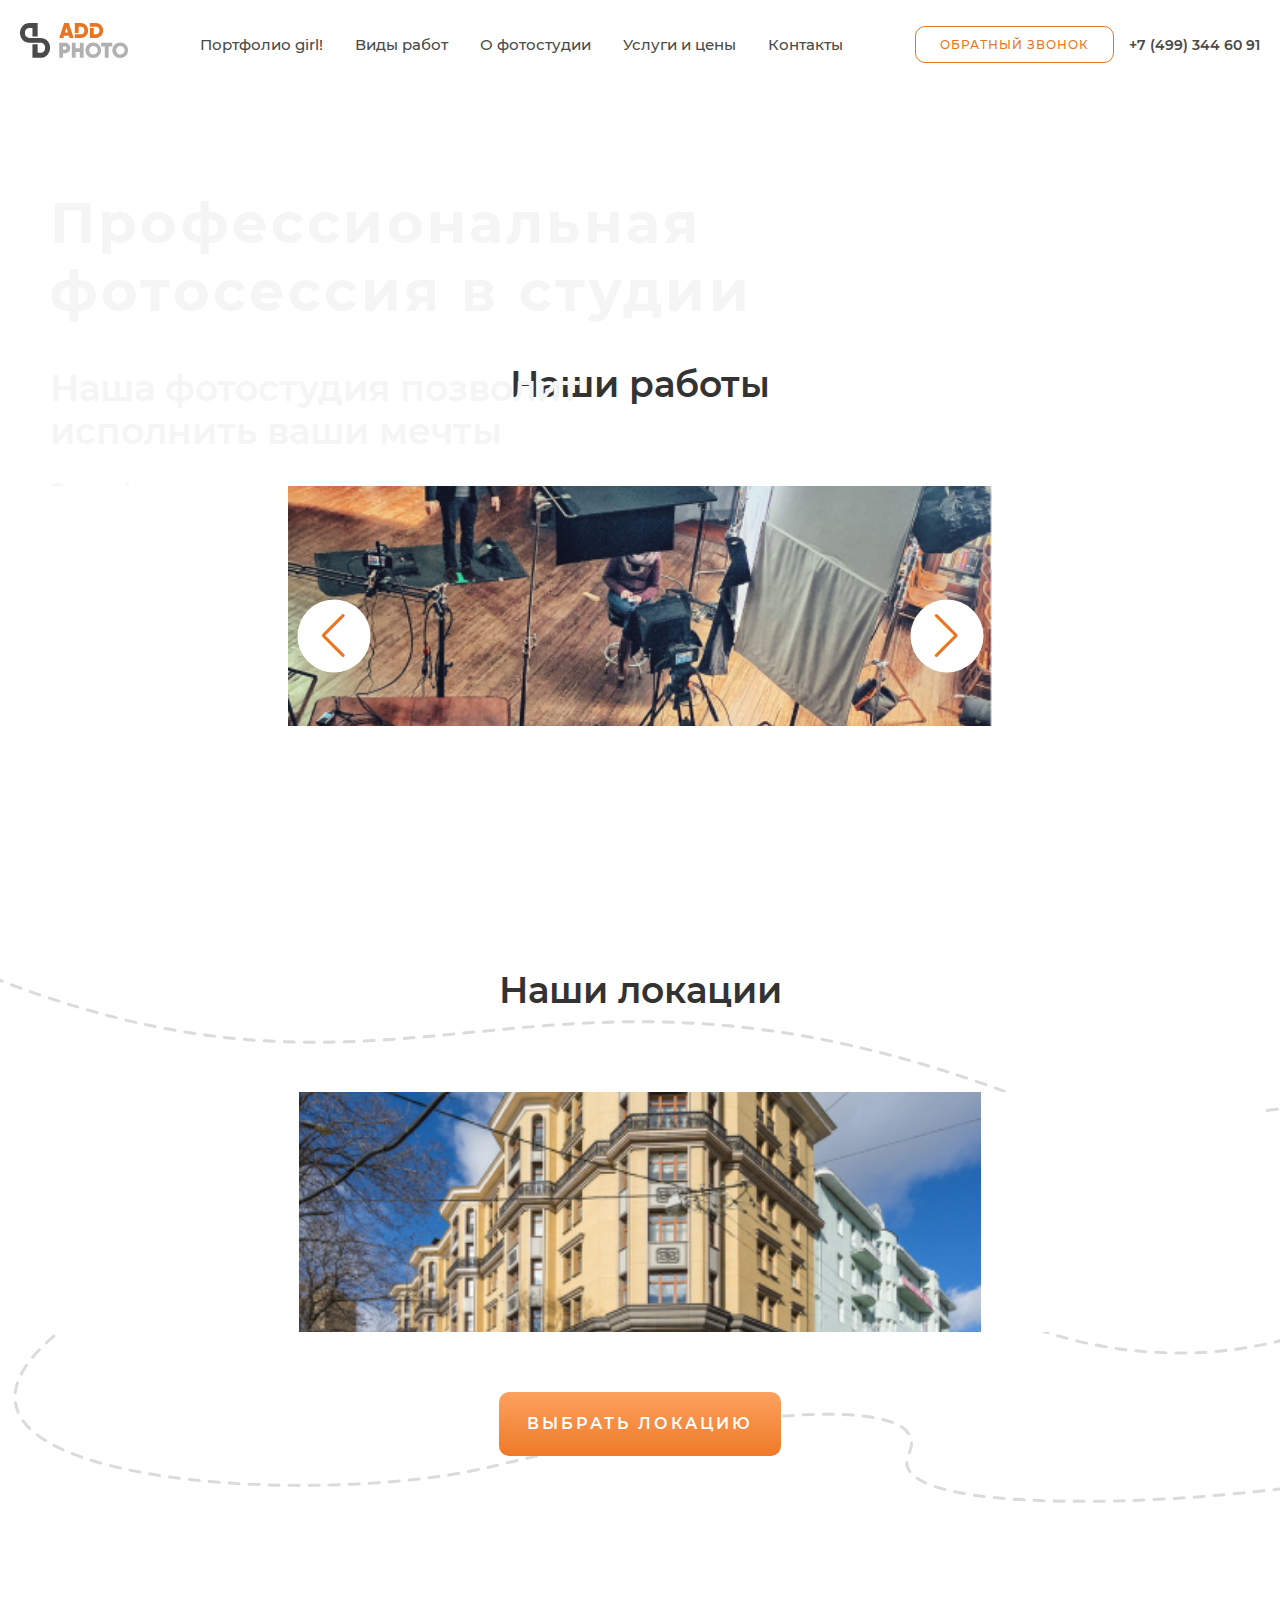
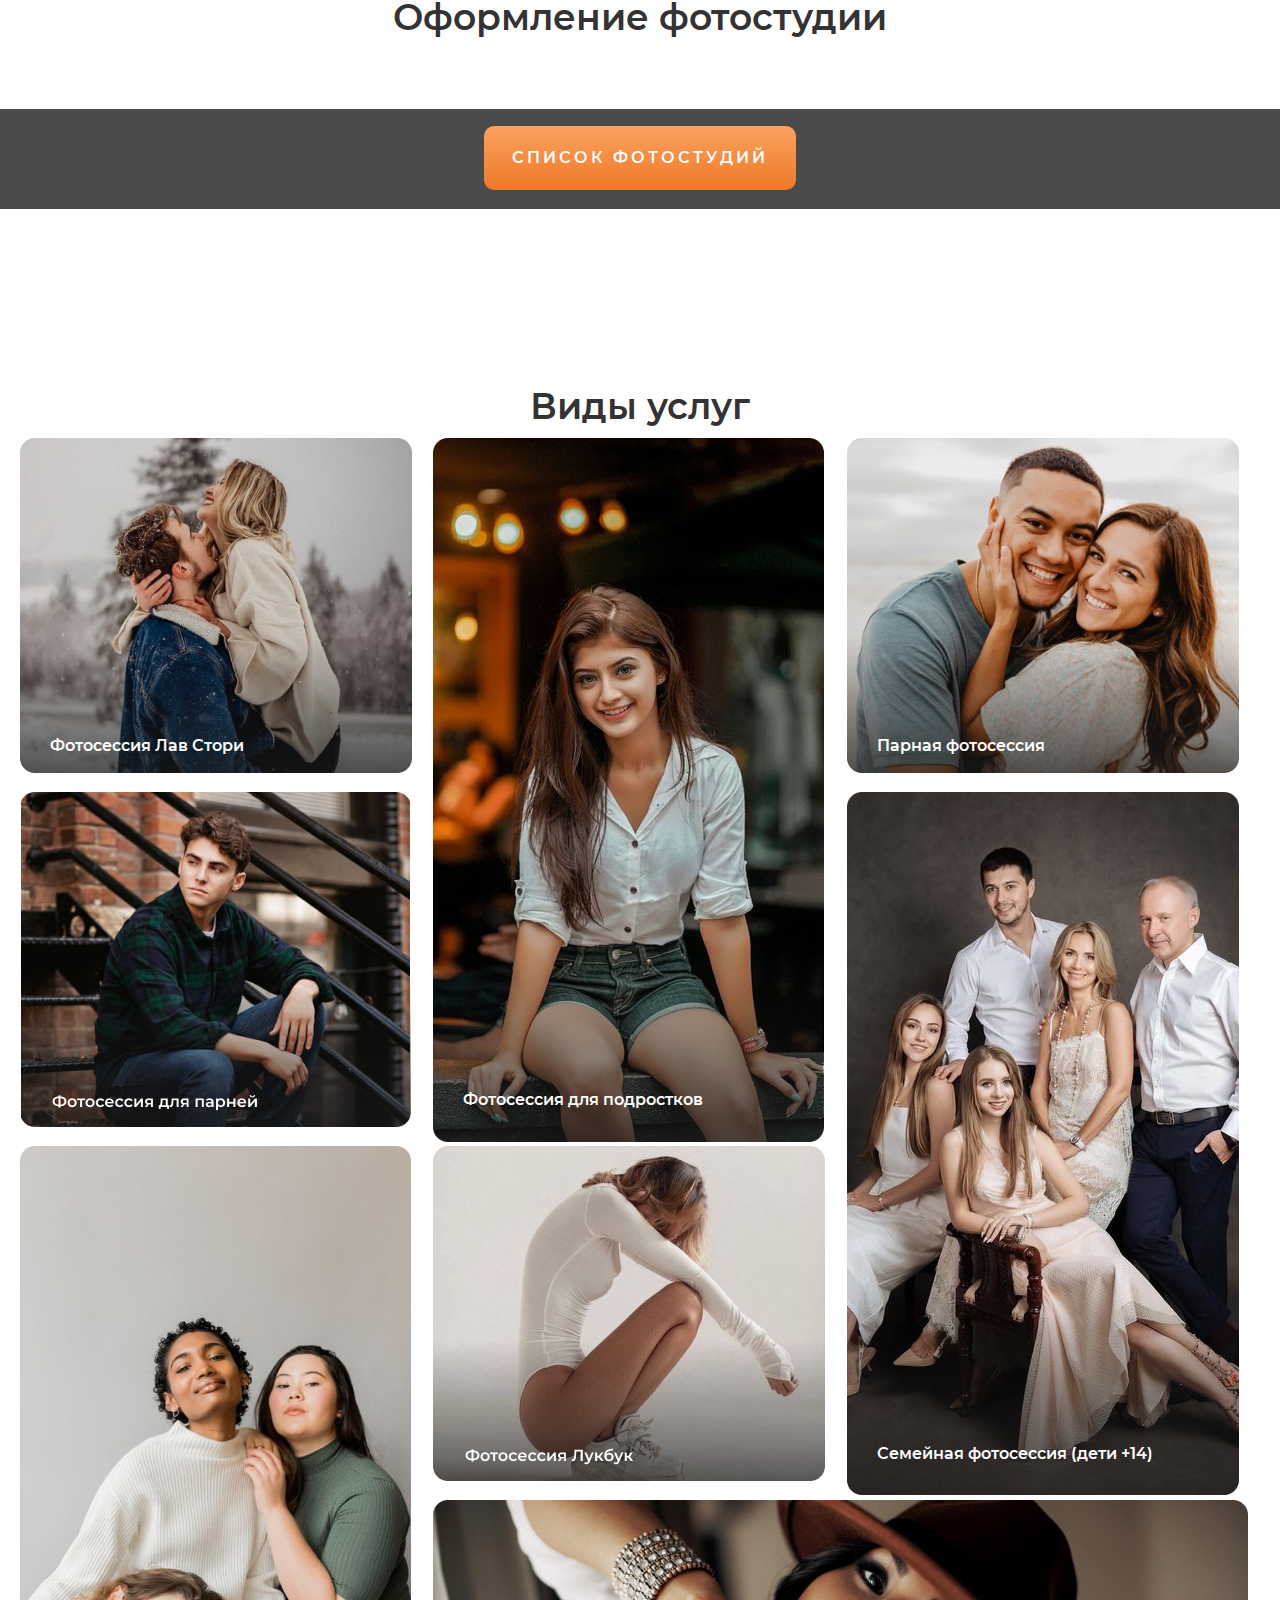
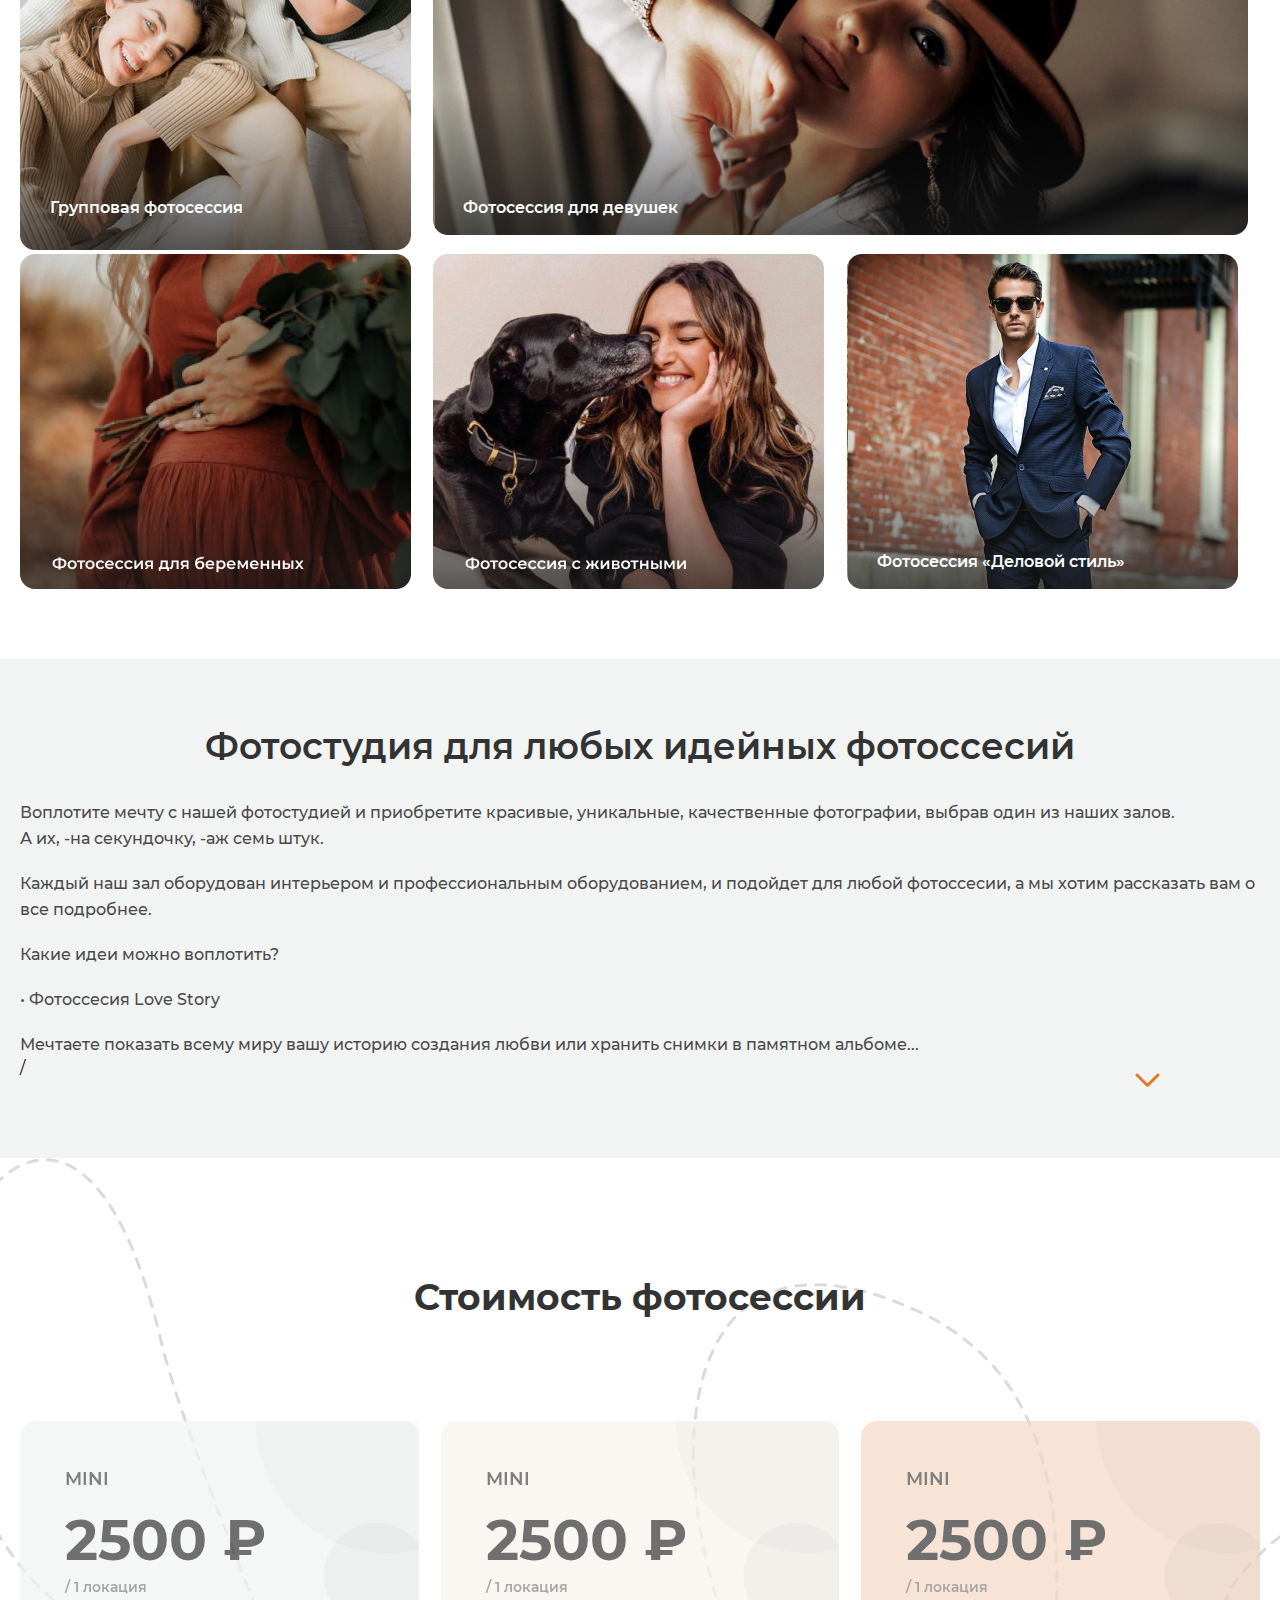
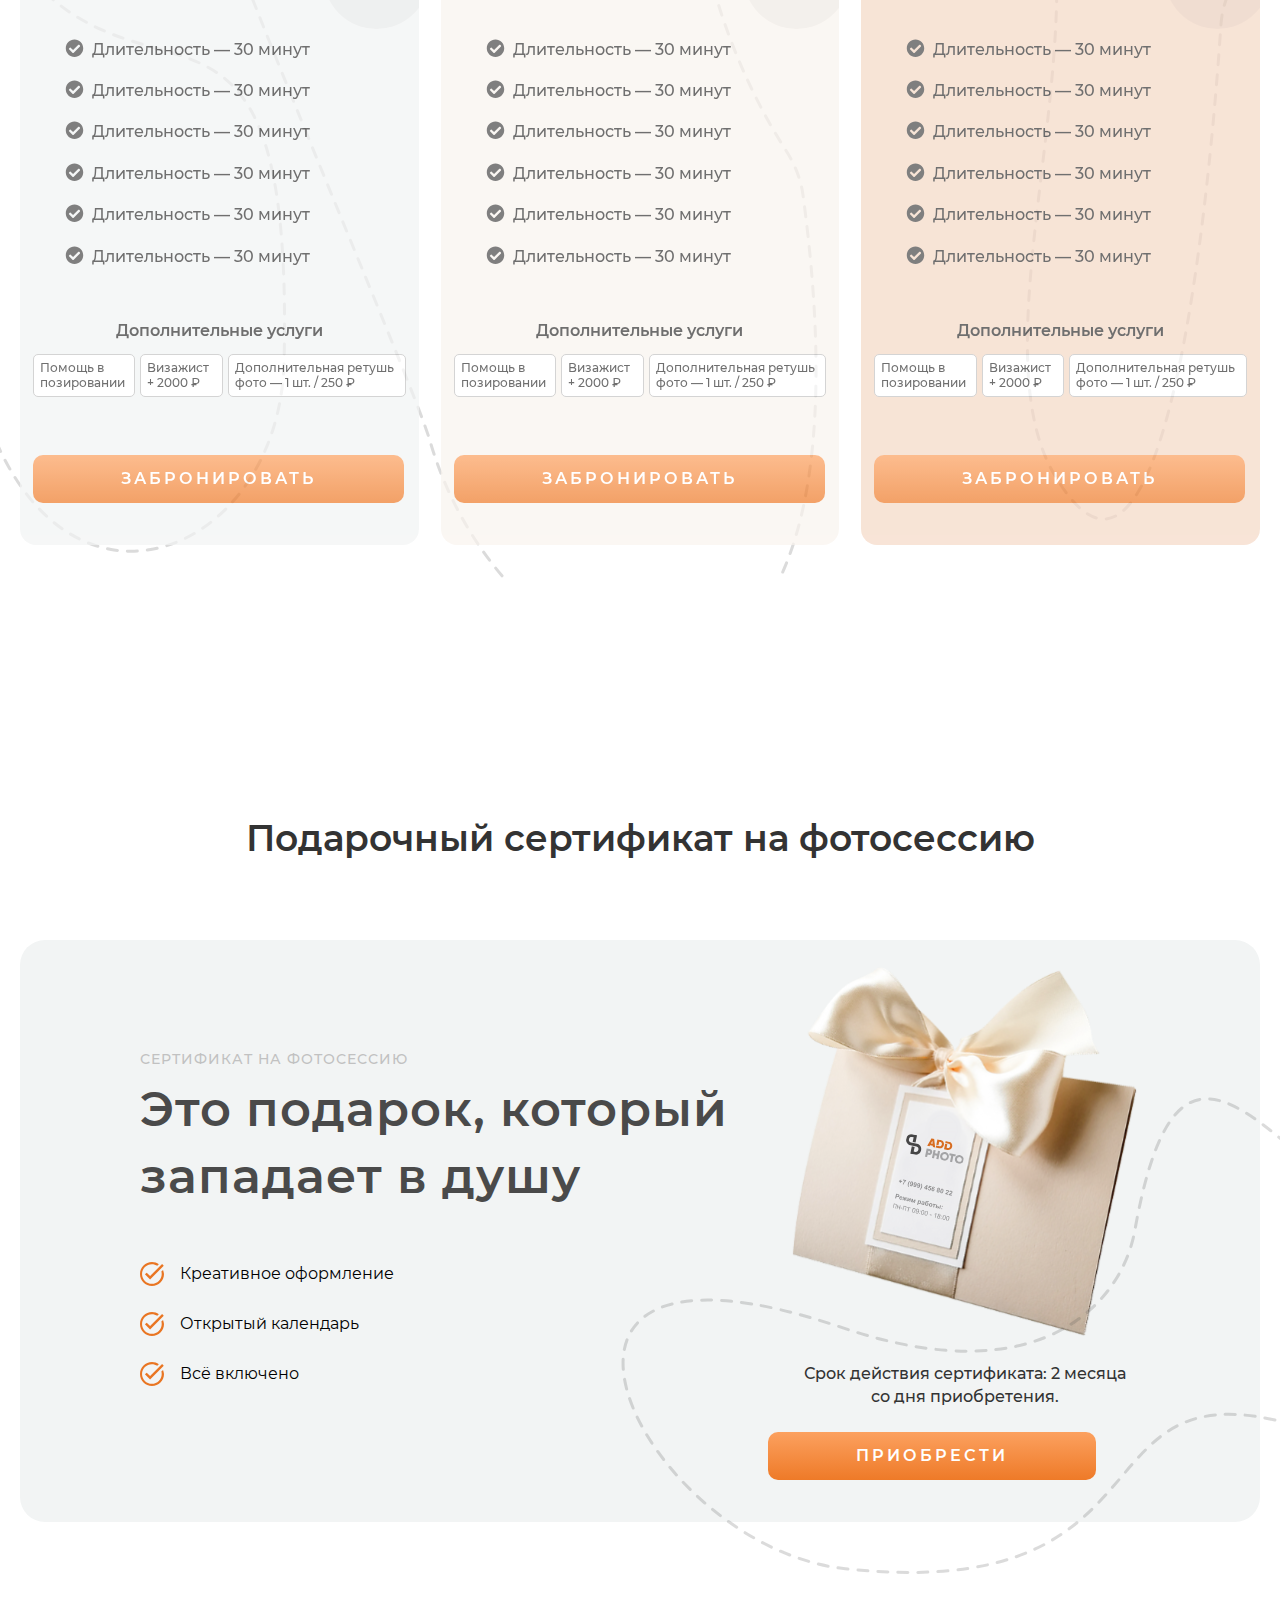
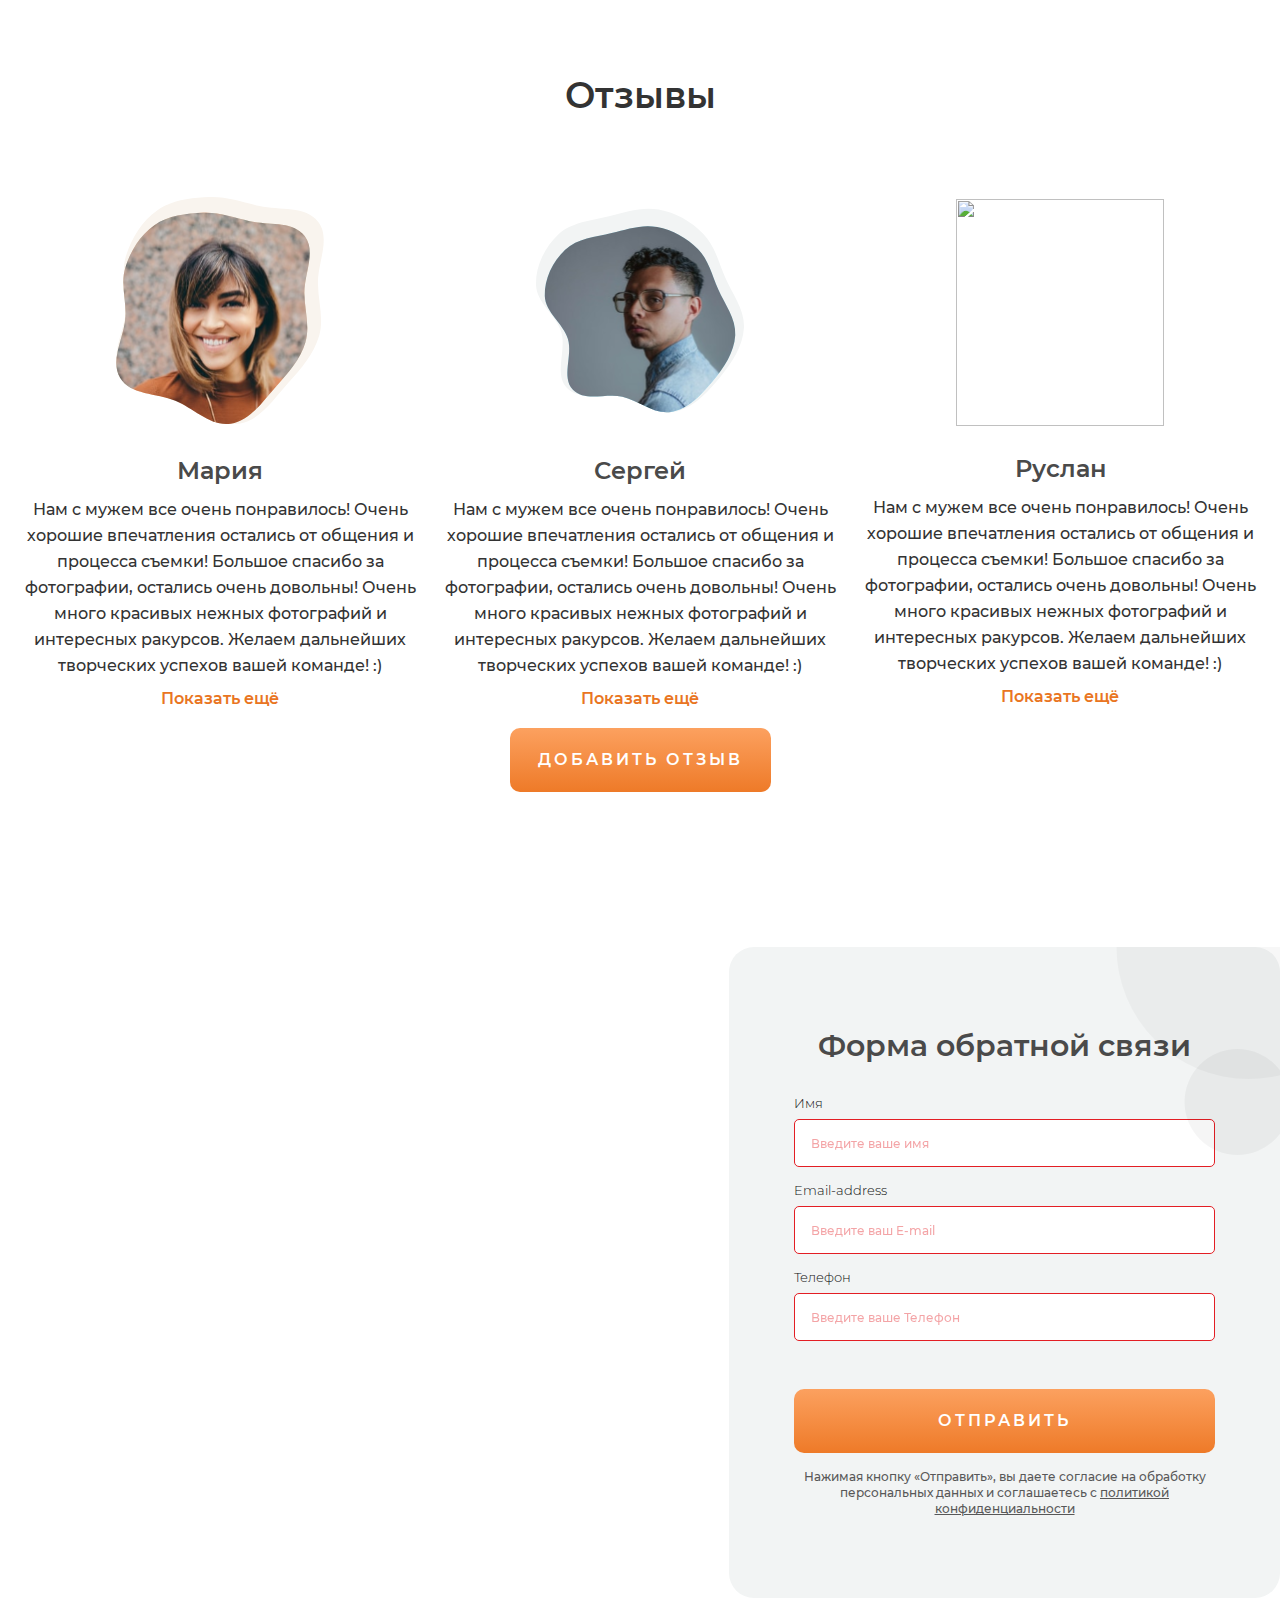
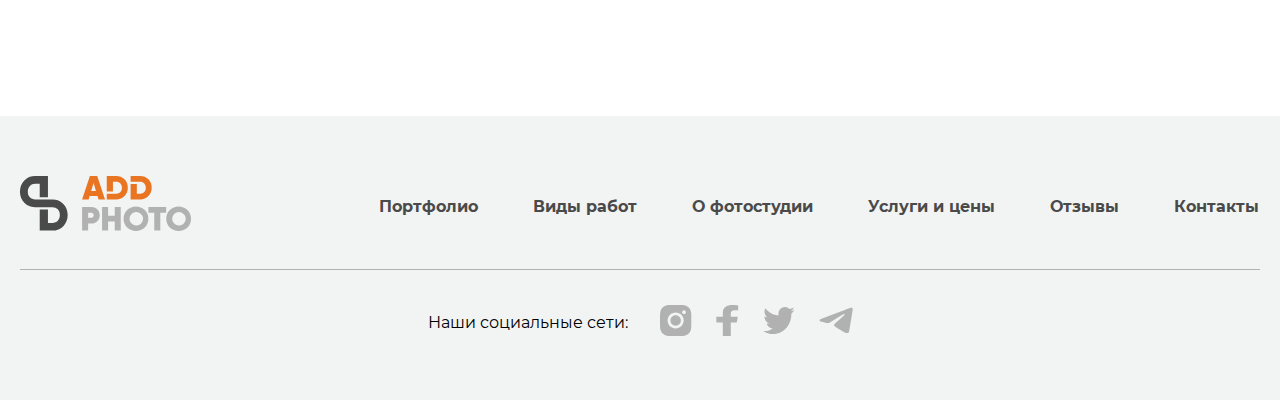
==== commit 09a6f4d8: "add girl in header link" ====
--- a/index.html
+++ b/index.html
@@ -46,7 +46,7 @@
                 </div>
 
 
-                <a class="header__link" href="">Портфолио</a>
+                <a class="header__link" href="">Портфолио girl!</a>
                 <a class="header__link" href="">Виды работ</a>
                 <a class="header__link" href="">О фотостудии</a>
                 <a class="header__link" href="">Услуги и цены</a>
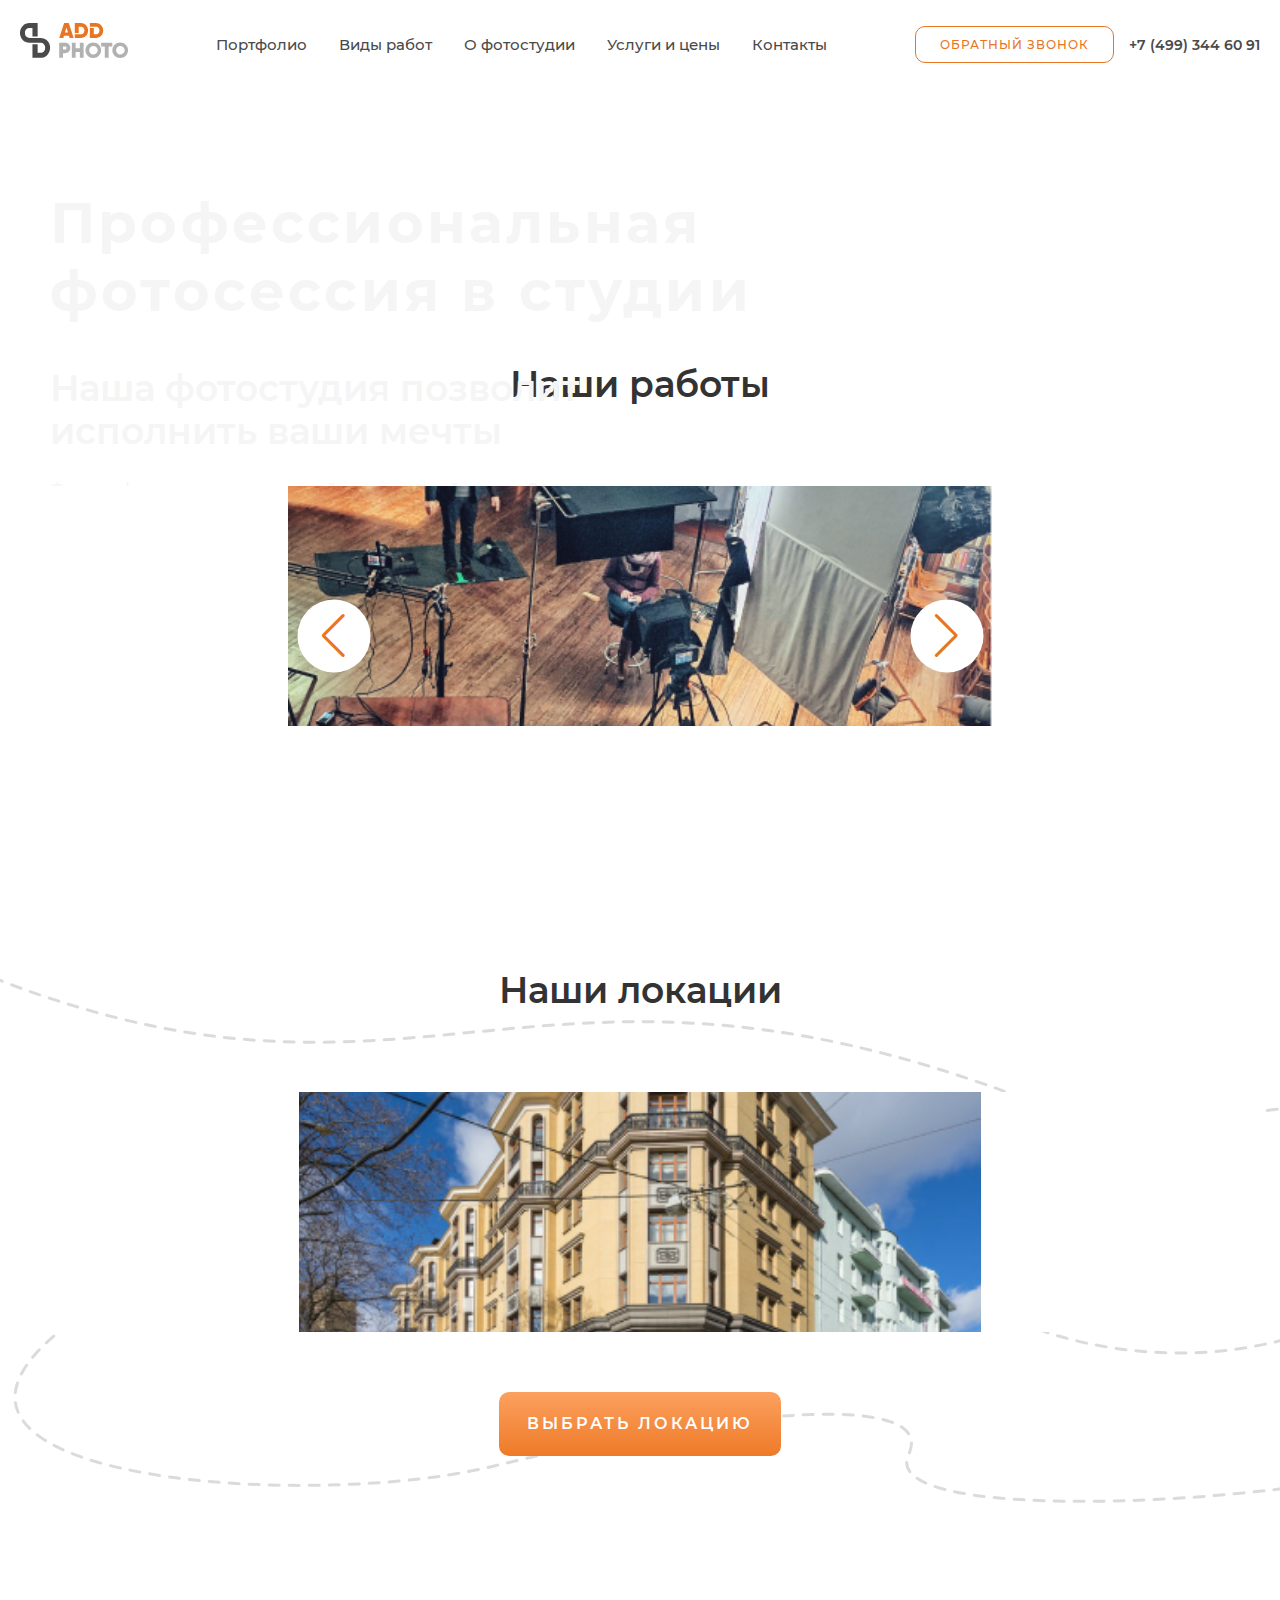
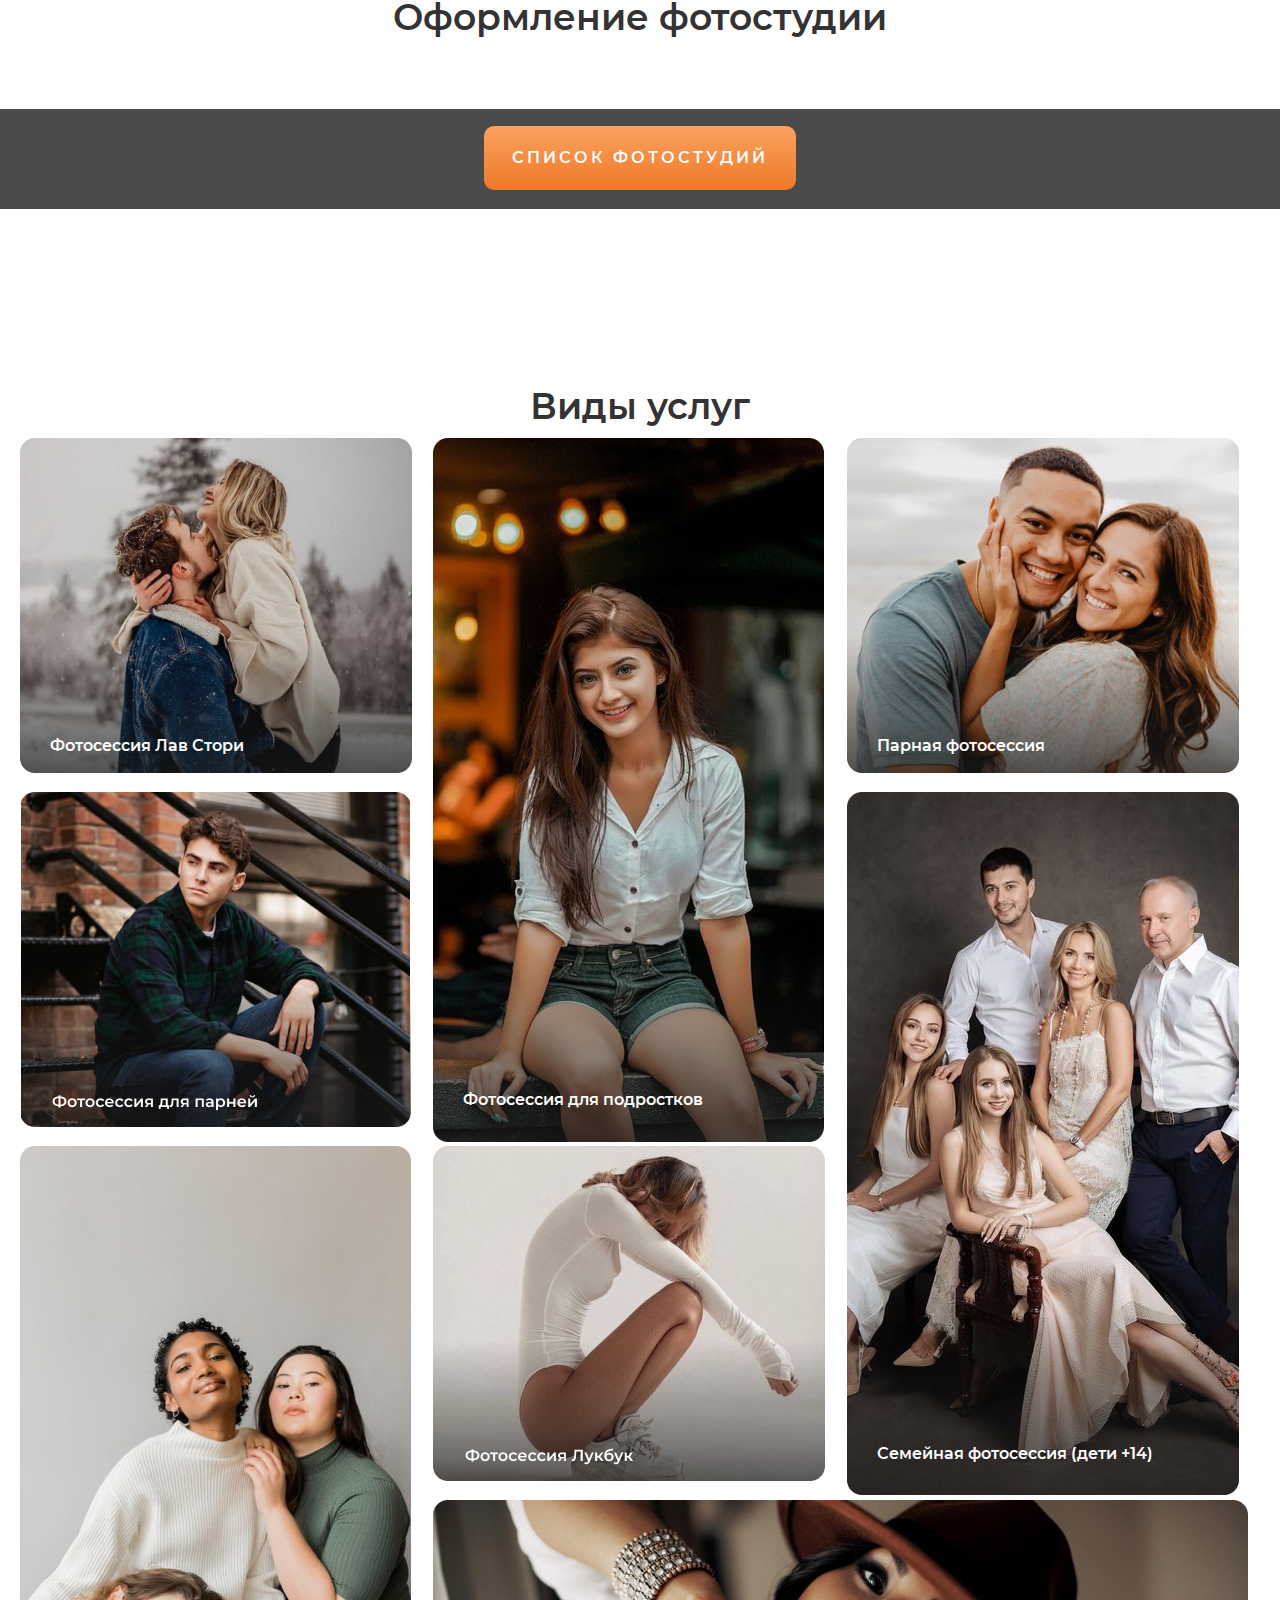
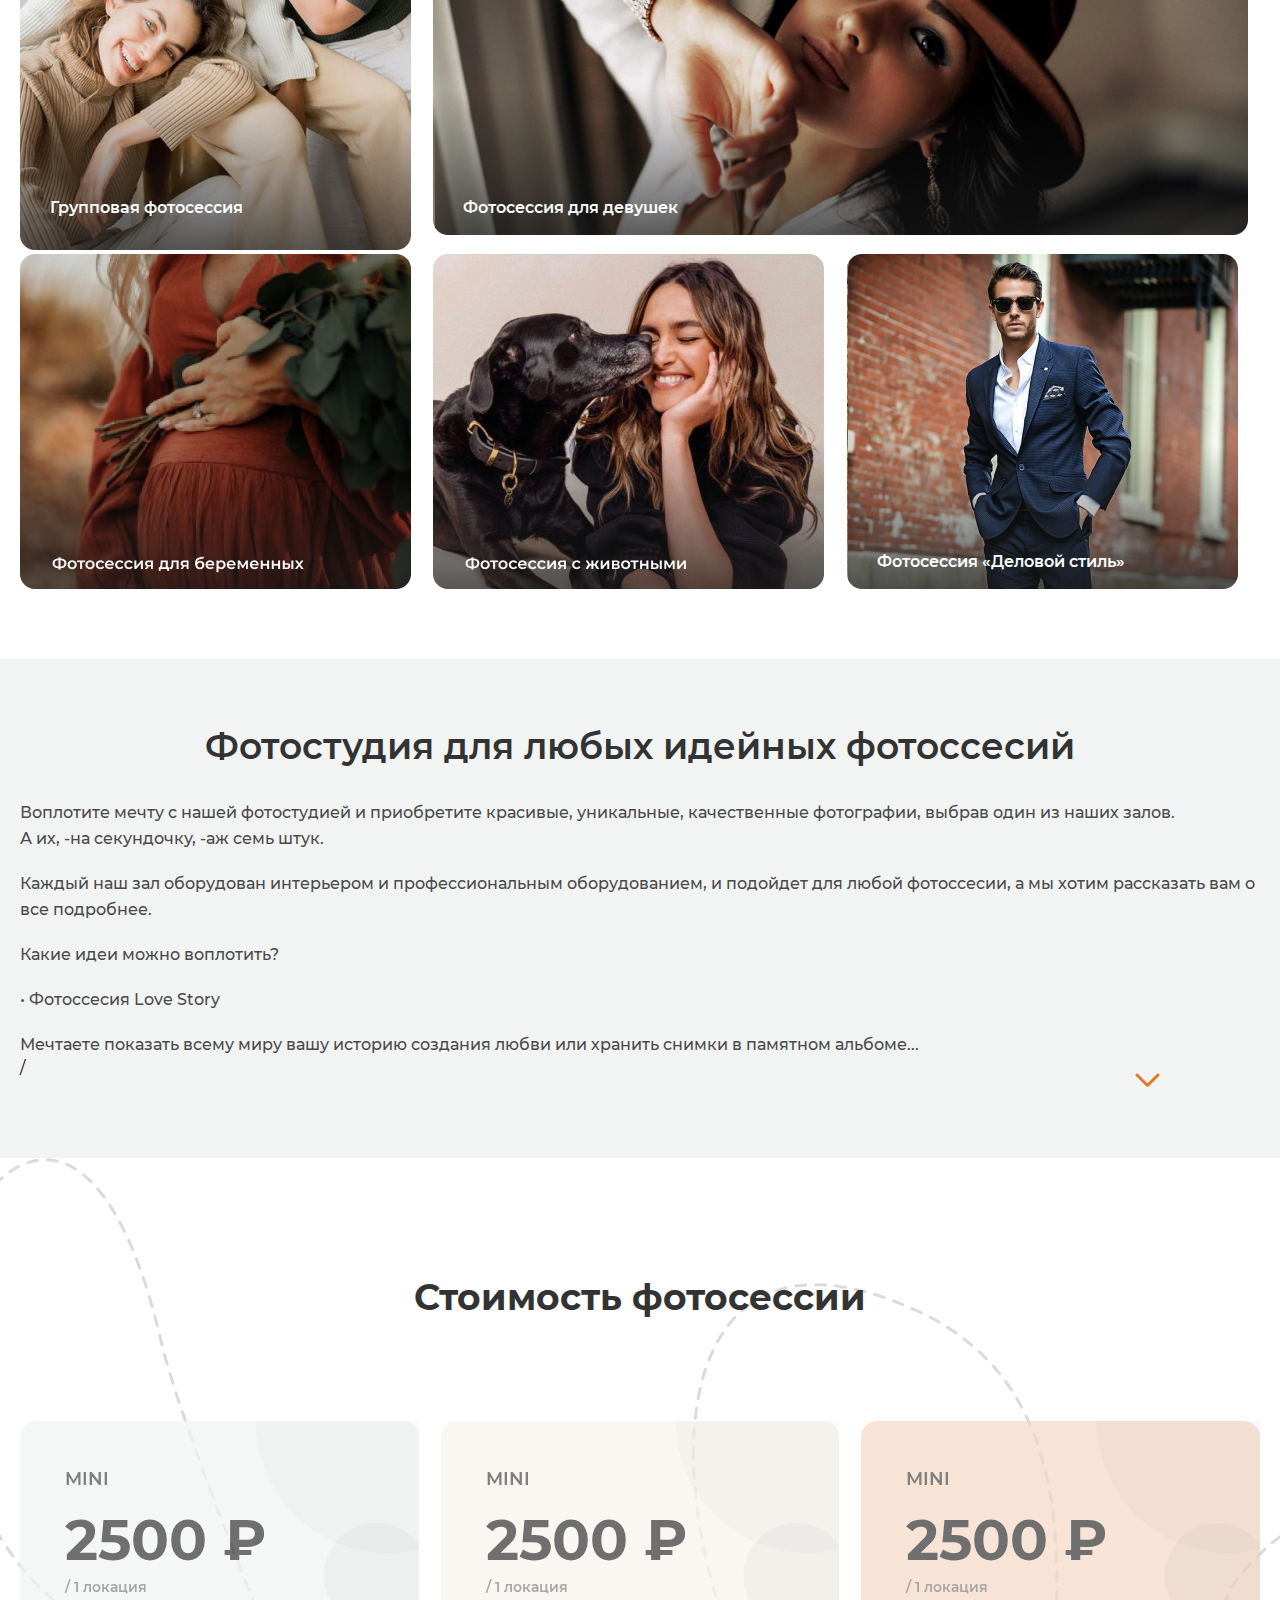
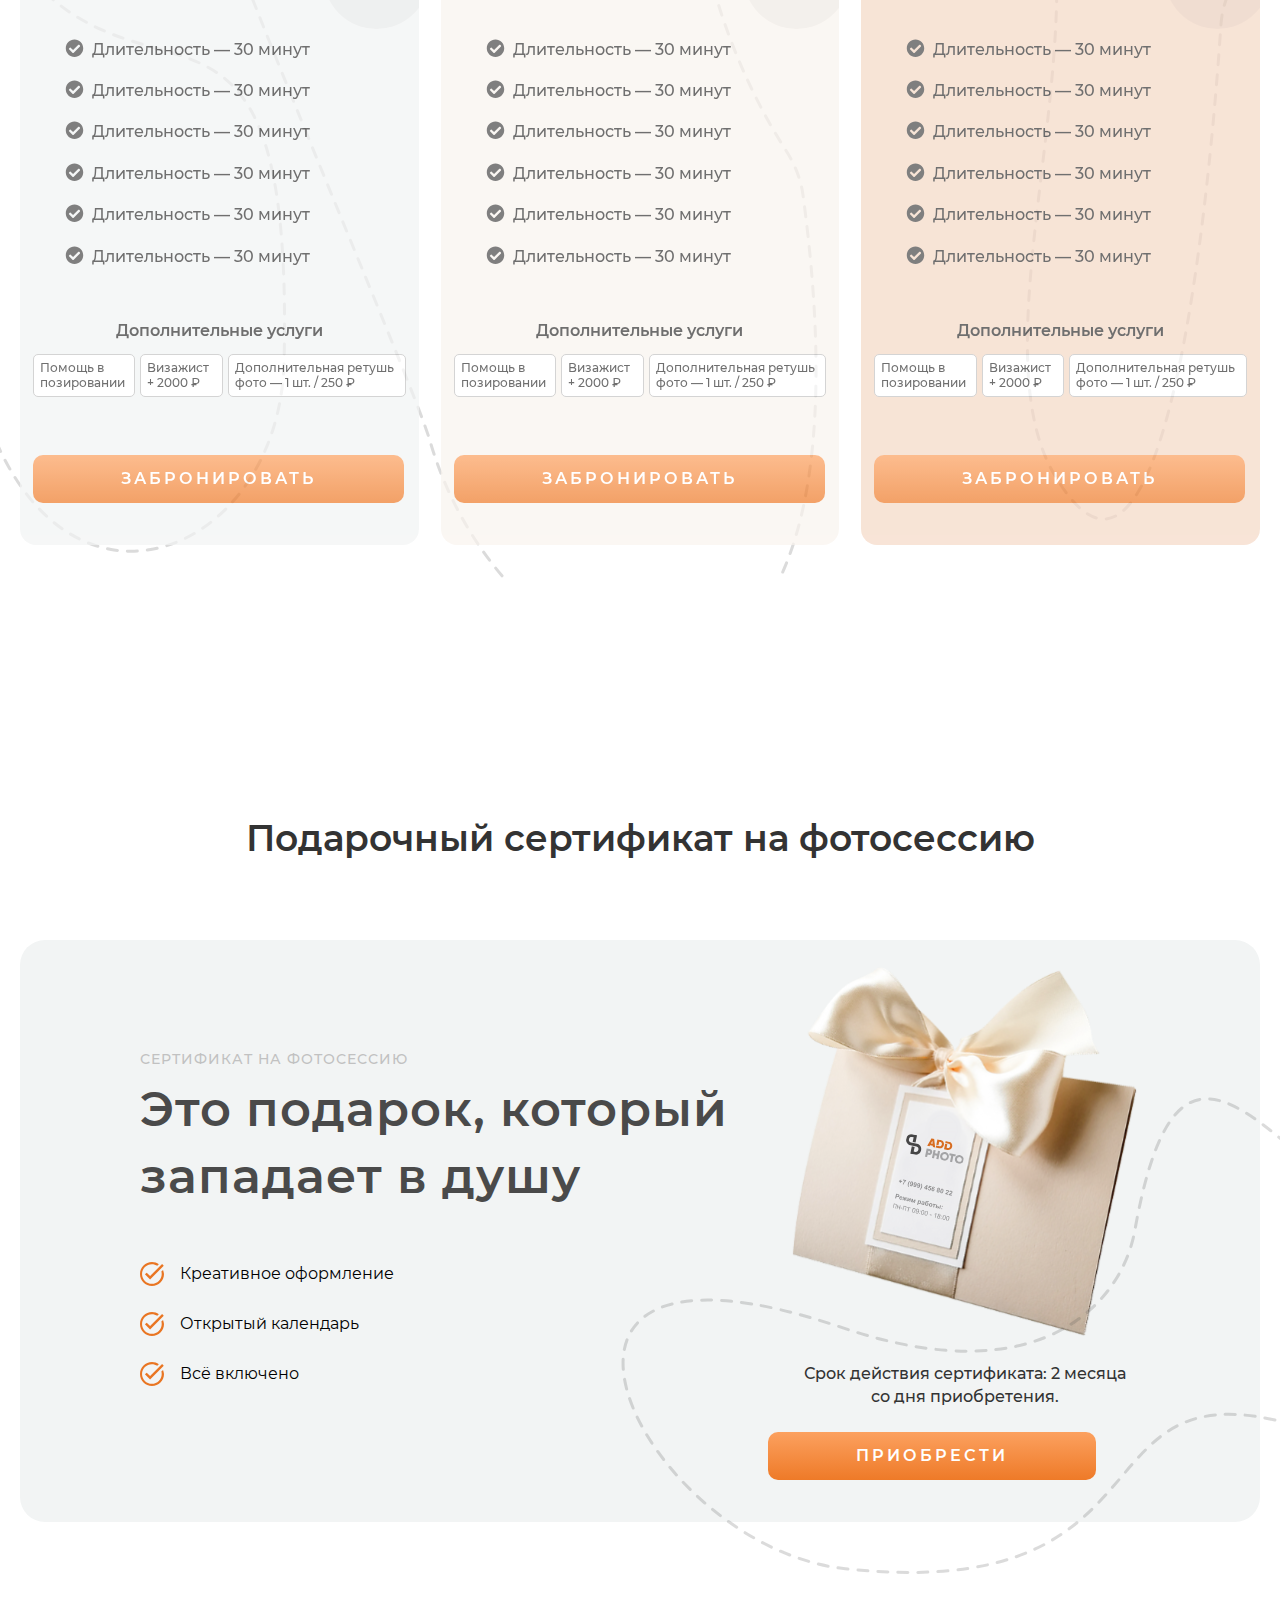
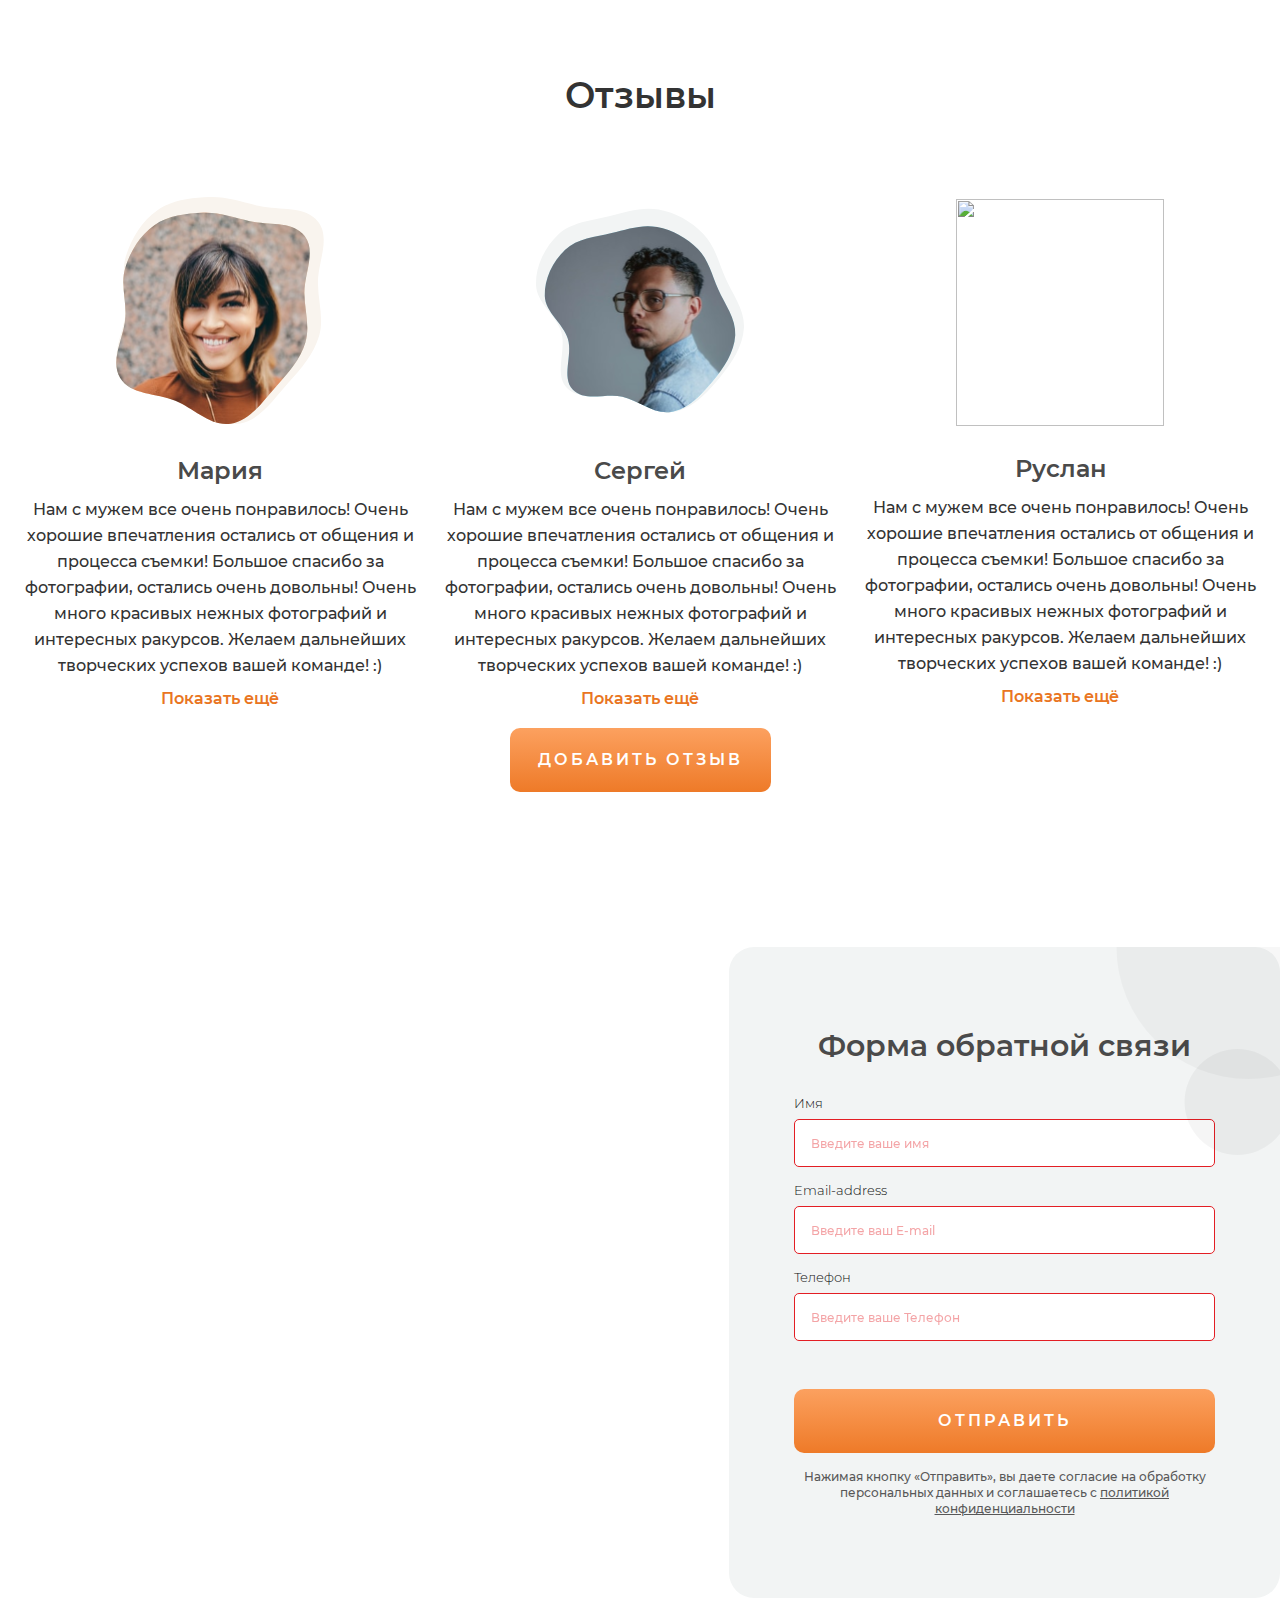
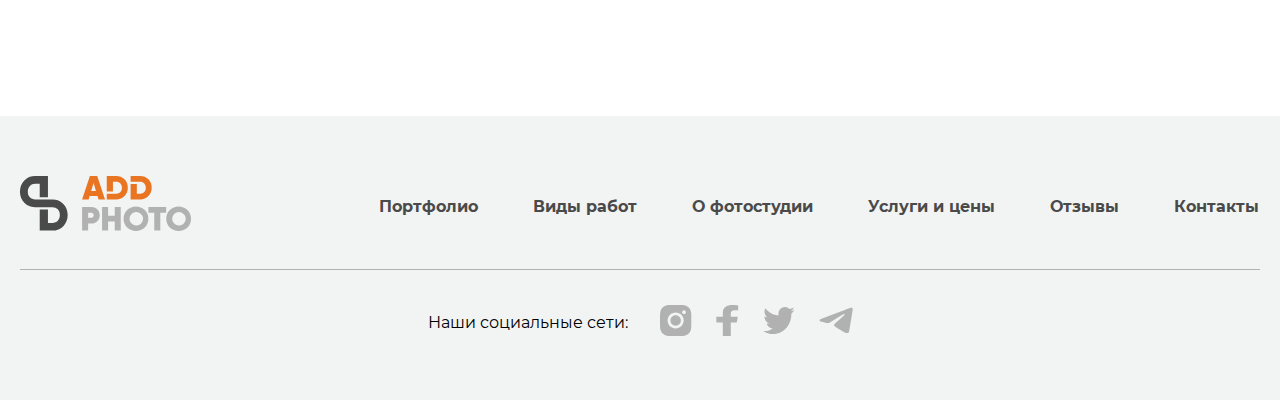
==== commit 1373e87e: "back again" ====
--- a/index.html
+++ b/index.html
@@ -46,7 +46,7 @@
                 </div>
 
 
-                <a class="header__link" href="">Портфолио girl!</a>
+                <a class="header__link" href="">Портфолио</a>
                 <a class="header__link" href="">Виды работ</a>
                 <a class="header__link" href="">О фотостудии</a>
                 <a class="header__link" href="">Услуги и цены</a>
